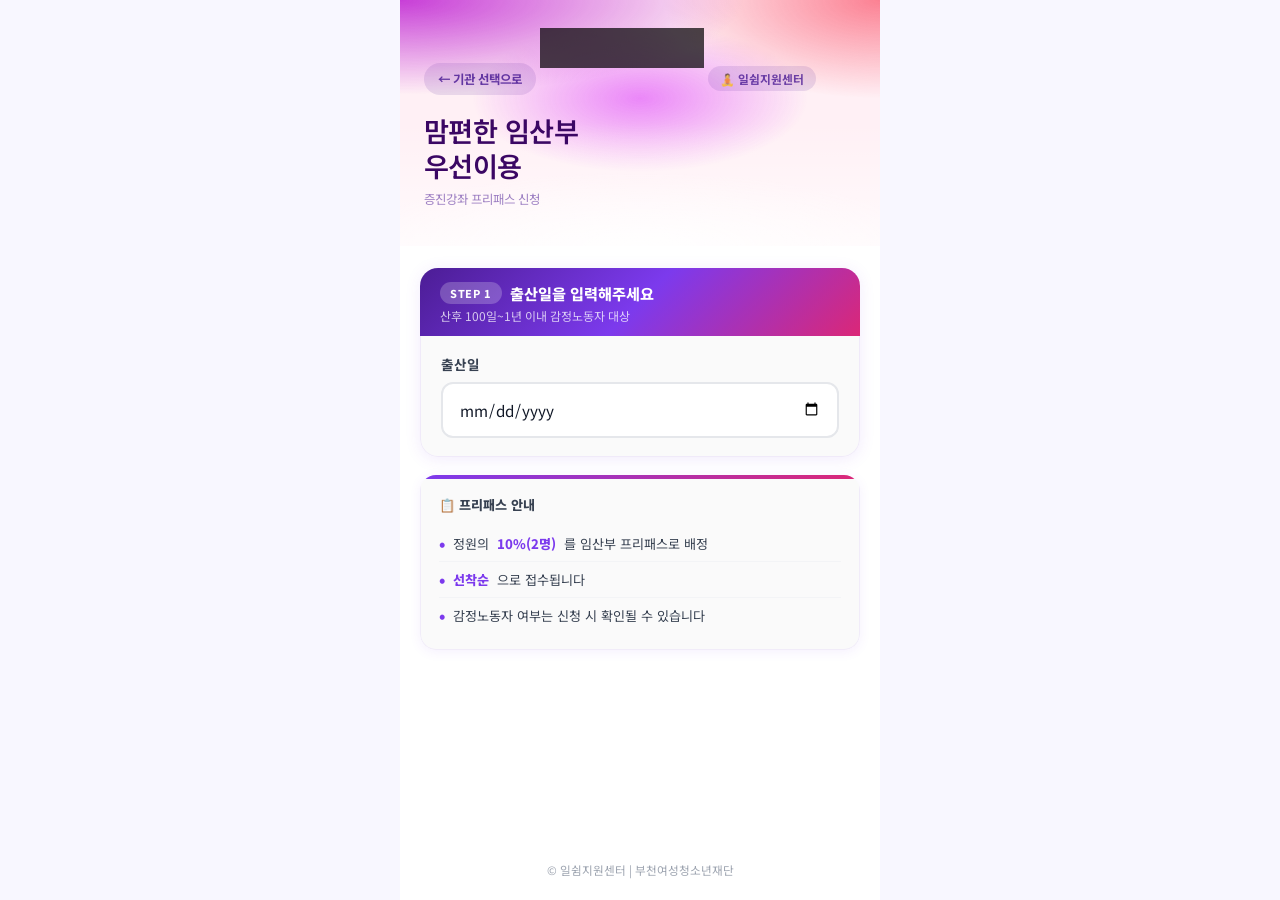
==== ilshim.html @ facc70d0 "Add files via upload" ====
<!DOCTYPE html>
<html lang="ko">
<head>
    <meta charset="UTF-8">
    <meta name="viewport" content="width=device-width, initial-scale=1.0">
    <title>일쉼지원센터 - 맘편한 임산부 우선이용</title>
    <link href="https://fonts.googleapis.com/css2?family=Noto+Sans+KR:wght@300;400;500;700;900&display=swap" rel="stylesheet">
    <style>
        :root {
            --rose:   #F43F5E;
            --violet: #7C3AED;
            --plum:   #4C1D95;
            --ink:    #1E1B2E;
            --white:  #FFFFFF;
            --gray:   #6B7280;
        }
        * { margin:0; padding:0; box-sizing:border-box; }
        body { font-family:'Noto Sans KR',sans-serif; background:#F8F7FF; color:var(--ink); min-height:100vh; }
        .container { max-width:480px; margin:0 auto; min-height:100vh; display:flex; flex-direction:column; background:white; overflow:hidden; }

        /* 헤더 */
        .main-header { position:relative; padding:28px 24px 38px; overflow:hidden; background:#fff0f5; }
        .main-header::before {
            content:''; position:absolute; inset:0;
            background:
                radial-gradient(ellipse 130% 70% at 0%   0%,  #C026D3 0%, transparent 55%),
                radial-gradient(ellipse 90%  80% at 100% 0%,  #FB7185 0%, transparent 50%),
                radial-gradient(ellipse 70%  60% at 50%  40%, #E879F9 0%, transparent 50%),
                radial-gradient(ellipse 100% 50% at 50% 100%, #ffffff 0%, transparent 60%);
            opacity: 0.88;
        }
        .main-header::after {
            content:''; position:absolute; bottom:0; left:0; right:0;
            height:50%; background:linear-gradient(to bottom, transparent, rgba(255,255,255,0.7));
            pointer-events:none;
        }
        .header-inner { position:relative; z-index:2; }
        .back-link {
            display:inline-flex; align-items:center; gap:6px;
            background:rgba(76,29,149,0.12); color:rgba(76,29,149,0.85);
            text-decoration:none; padding:7px 14px; border-radius:20px;
            font-size:0.78rem; font-weight:700; margin-bottom:18px; transition:background .2s;
        }
        .back-link:hover { background:rgba(76,29,149,0.2); }
        .logo-img-header { height:40px; width:auto; filter:brightness(0) saturate(0%); margin-bottom:16px; opacity:0.7; }
        .inst-badge {
            display:inline-block; background:rgba(76,29,149,0.12);
            color:rgba(76,29,149,0.8); border-radius:20px;
            padding:4px 12px; font-size:0.74rem; font-weight:700; margin-bottom:8px;
        }
        .main-header h1 { font-size:1.7rem; font-weight:600; color:#3B0764; line-height:1.3; letter-spacing:-.02em; margin-bottom:6px; }
        .header-sub { font-size:0.78rem; color:rgba(76,29,149,0.55); }

        /* 메인 */
        main { flex:1; padding:22px 20px; background:white; }

        /* STEP 카드 */
        .step-card { border-radius:18px; overflow:hidden; box-shadow:0 2px 16px rgba(124,58,237,.1); margin-bottom:18px; }
        .step-card-top {
            background:linear-gradient(135deg,#4C1D95 0%,#7C3AED 50%,#DB2777 100%);
            padding:14px 20px 12px;
        }
        .step-card-top-row { display:flex; align-items:center; gap:8px; margin-bottom:3px; }
        .step-pill { background:rgba(255,255,255,.22); color:white; font-size:.68rem; font-weight:800; padding:3px 10px; border-radius:20px; letter-spacing:.06em; }
        .step-title { font-size:.95rem; font-weight:800; color:white; }
        .step-desc { font-size:.75rem; color:rgba(255,255,255,.75); }
        .step-card-body { background:#FAFAFA; padding:18px 20px; border:1px solid rgba(124,58,237,.08); border-top:none; border-radius:0 0 18px 18px; }

        .date-label { display:block; font-weight:700; margin-bottom:8px; color:#374151; font-size:.85rem; }
        .date-input {
            width:100%; padding:14px 16px; border:2px solid #E5E7EB;
            border-radius:12px; font-size:.95rem; font-family:'Noto Sans KR',sans-serif;
            color:#111827; background:white; transition:all .3s; cursor:pointer;
        }
        .date-input:focus { outline:none; border-color:var(--violet); box-shadow:0 0 0 3px rgba(124,58,237,.12); }

        .status-msg { margin-top:12px; padding:12px 16px; border-radius:12px; font-size:.85rem; font-weight:700; text-align:center; }
        .status-msg.ok { background:#ECFDF5; color:#059669; }
        .status-msg.ng { background:#FFF1F2; color:#E11D48; }

        /* 안내 섹션 */
        .info-section { border-radius:16px; overflow:hidden; box-shadow:0 2px 12px rgba(124,58,237,.08); margin-bottom:18px; }
        .info-bar { height:4px; background:linear-gradient(90deg,#7C3AED,#DB2777); }
        .info-body { background:#FAFAFA; padding:16px 18px; border:1px solid rgba(124,58,237,.07); border-top:none; border-radius:0 0 16px 16px; }
        .info-body h3 { font-size:.82rem; font-weight:800; color:#374151; margin-bottom:12px; }
        .info-list { list-style:none; }
        .info-list li { padding:8px 0; border-bottom:1px solid #F3F4F6; font-size:.82rem; color:#374151; display:flex; align-items:flex-start; gap:8px; }
        .info-list li:last-child { border-bottom:none; }
        .info-list li::before { content:'•'; color:var(--violet); font-weight:900; font-size:1rem; line-height:1.2; flex-shrink:0; }
        .info-list strong { color:var(--violet); font-weight:800; }

        /* 프로그램 */
        .prog-section-title { font-size:.75rem; font-weight:700; color:var(--gray); letter-spacing:.08em; text-transform:uppercase; margin-bottom:12px; }
        .prog-card { border-radius:16px; overflow:hidden; box-shadow:0 2px 12px rgba(124,58,237,.09); margin-bottom:12px; transition:transform .2s, box-shadow .2s; cursor:pointer; }
        .prog-card:hover { transform:translateY(-2px); box-shadow:0 8px 24px rgba(124,58,237,.16); }
        .prog-card-bar { height:5px; background:linear-gradient(90deg,#7C3AED,#DB2777); }
        .prog-card-body { background:#FAFAFA; padding:16px 18px; border:1px solid rgba(124,58,237,.07); border-top:none; border-radius:0 0 16px 16px; }
        .prog-card-header { display:flex; justify-content:space-between; align-items:center; margin-bottom:8px; }
        .prog-num { background:linear-gradient(135deg,#7C3AED,#DB2777); color:white; width:26px; height:26px; border-radius:50%; display:flex; align-items:center; justify-content:center; font-size:.8rem; font-weight:800; flex-shrink:0; }
        .prog-status-ok { background:#ECFDF5; color:#059669; font-size:.72rem; font-weight:700; padding:3px 10px; border-radius:20px; }
        .prog-status-ng { background:#F3F4F6; color:#9CA3AF; font-size:.72rem; font-weight:700; padding:3px 10px; border-radius:20px; }
        .prog-name { font-size:.95rem; font-weight:800; color:#111827; margin-bottom:6px; }
        .prog-chips { display:flex; flex-wrap:wrap; gap:6px; }
        .chip { background:#F5F3FF; border:1px solid #DDD6FE; color:#5B21B6; font-size:.72rem; font-weight:600; padding:3px 10px; border-radius:20px; }

        /* 모달 */
        .modal { position:fixed; inset:0; background:rgba(30,27,46,.55); display:flex; align-items:flex-end; justify-content:center; z-index:1000; padding:0 0 0; backdrop-filter:blur(4px); }
        .modal.hidden { display:none; }
        .modal-sheet { background:white; border-radius:24px 24px 0 0; padding:28px 24px 40px; width:100%; max-width:480px; max-height:85vh; overflow-y:auto; position:relative; box-shadow:0 -8px 40px rgba(30,27,46,.25); }
        .modal-handle { width:40px; height:4px; background:#E5E7EB; border-radius:2px; margin:0 auto 20px; }
        .close-btn { position:absolute; top:20px; right:20px; background:#F3F4F6; border:none; width:34px; height:34px; border-radius:50%; font-size:1.1rem; cursor:pointer; display:flex; align-items:center; justify-content:center; color:#6B7280; }
        .close-btn:hover { background:#E5E7EB; }

        .detail-num { background:linear-gradient(135deg,#7C3AED,#DB2777); color:white; width:32px; height:32px; border-radius:50%; display:flex; align-items:center; justify-content:center; font-size:.9rem; font-weight:800; margin-bottom:12px; }
        .detail-title { font-size:1.15rem; font-weight:900; color:#111827; margin-bottom:6px; line-height:1.3; }
        .detail-desc { font-size:.82rem; color:var(--gray); margin-bottom:18px; line-height:1.6; }
        .detail-info-grid { display:grid; gap:8px; margin-bottom:18px; }
        .detail-row { background:linear-gradient(135deg,#F5F3FF,#FCE7F3); padding:12px 14px; border-radius:12px; }
        .detail-row-label { font-size:.72rem; color:var(--gray); margin-bottom:3px; font-weight:600; }
        .detail-row-val { font-size:.88rem; font-weight:700; color:#111827; }
        .detail-row-val.accent { color:var(--violet); }

        .freepass-box { background:linear-gradient(135deg,#4C1D95,#7C3AED,#DB2777); border-radius:14px; padding:16px; text-align:center; margin-bottom:16px; }
        .freepass-label { font-size:.78rem; color:rgba(255,255,255,.8); margin-bottom:4px; }
        .freepass-val { font-size:1.1rem; font-weight:800; color:white; }
        .apply-btn { display:block; width:100%; padding:14px; background:linear-gradient(135deg,#7C3AED 0%,#DB2777 100%); color:white; text-align:center; text-decoration:none; border-radius:14px; font-weight:800; font-size:.92rem; font-family:'Noto Sans KR',sans-serif; transition:all .3s; box-shadow:0 4px 14px rgba(124,58,237,.25); }
        .apply-btn:hover { box-shadow:0 8px 24px rgba(124,58,237,.4); transform:translateY(-1px); }
        .notice-box { background:#FFF1F2; color:#E11D48; padding:14px; border-radius:12px; font-size:.85rem; text-align:center; font-weight:700; }

        .hidden { display:none; }
        footer { padding:16px 20px 22px; text-align:center; background:white; }
        footer p { font-size:.73rem; color:#9CA3AF; }
    </style>
</head>
<body>
<div class="container">
    <header class="main-header">
        <div class="header-inner">
            <a href="index.html" class="back-link">← 기관 선택으로</a>
            <img src="logo.png" alt="부천여성청소년재단" class="logo-img-header">
            <div class="inst-badge">🧘 일쉼지원센터</div>
            <h1>맘편한 임산부<br>우선이용</h1>
            <p class="header-sub">증진강좌 프리패스 신청</p>
        </div>
    </header>

    <main>
        <!-- STEP 1 -->
        <div class="step-card">
            <div class="step-card-top">
                <div class="step-card-top-row">
                    <span class="step-pill">STEP 1</span>
                    <span class="step-title">출산일을 입력해주세요</span>
                </div>
                <div class="step-desc">산후 100일~1년 이내 감정노동자 대상</div>
            </div>
            <div class="step-card-body">
                <label class="date-label">출산일</label>
                <input type="date" id="birthDate" class="date-input">
                <div id="calculated-info" class="hidden">
                    <div class="status-msg" id="statusMessage"></div>
                </div>
            </div>
        </div>

        <!-- 프로그램 목록 -->
        <div id="program-buttons" class="hidden">
            <p class="prog-section-title">참여 가능한 프로그램</p>
            <div id="buttonsContainer"></div>
        </div>

        <!-- 안내 -->
        <div class="info-section">
            <div class="info-bar"></div>
            <div class="info-body">
                <h3>📋 프리패스 안내</h3>
                <ul class="info-list">
                    <li>정원의 <strong>10%(2명)</strong>를 임산부 프리패스로 배정</li>
                    <li><strong>선착순</strong>으로 접수됩니다</li>
                    <li>감정노동자 여부는 신청 시 확인될 수 있습니다</li>
                </ul>
            </div>
        </div>
    </main>

    <footer><p>© 일쉼지원센터 | 부천여성청소년재단</p></footer>
</div>

<!-- 모달 -->
<div id="detail-modal" class="modal hidden">
    <div class="modal-sheet">
        <div class="modal-handle"></div>
        <button class="close-btn" onclick="closeModal()">✕</button>
        <div id="modal-body"></div>
    </div>
</div>

<script src="ilshim-data.js"></script>
<script>
    document.addEventListener('DOMContentLoaded', function() {
        const dateInput = document.getElementById('birthDate');
        if (dateInput) {
            dateInput.addEventListener('change', calculateAndShowPrograms);
            dateInput.setAttribute('max', new Date().toISOString().split('T')[0]);
        }
        const modal = document.getElementById('detail-modal');
        if (modal) modal.addEventListener('click', function(e) { if (e.target === this) closeModal(); });
    });

    function calculateAndShowPrograms() {
        const birthDateInput = document.getElementById('birthDate');
        const birthDate = new Date(birthDateInput.value);
        const today = new Date();
        if (!birthDateInput.value) return;
        const diffDays = Math.ceil(Math.abs(today - birthDate) / 86400000);

        const statusDiv = document.getElementById('calculated-info');
        const statusMessage = document.getElementById('statusMessage');
        const buttonsDiv = document.getElementById('program-buttons');
        const buttonsContainer = document.getElementById('buttonsContainer');

        statusDiv.classList.remove('hidden');

        let isEligible = false;
        if (diffDays < 100) {
            const remaining = 100 - diffDays;
            statusMessage.textContent = `⚠️ ${remaining}일 후 신청 가능 (산후 100일부터)`;
            statusMessage.className = 'status-msg ng';
        } else if (diffDays > 365) {
            statusMessage.textContent = `⚠️ 신청 기간이 지났습니다 (산후 1년 이내)`;
            statusMessage.className = 'status-msg ng';
        } else {
            statusMessage.textContent = `✓ 참여 가능합니다`;
            statusMessage.className = 'status-msg ok';
            isEligible = true;
        }

        buttonsDiv.classList.remove('hidden');
        buttonsContainer.innerHTML = '';

        programs.forEach((program, index) => {
            const canApply = isEligible && diffDays >= program.minDays && diffDays <= program.maxDays;
            const btn = createProgramButton(program, index + 1, canApply, diffDays);
            buttonsContainer.appendChild(btn);
        });

        window.userStatus = { birthDate: birthDateInput.value, elapsedDays: diffDays, isEligible };
    }

    function createProgramButton(program, number, canApply, userDays) {
        const card = document.createElement('div');
        card.className = 'prog-card';
        card.onclick = () => showDetail(program, number, canApply, userDays);
        card.innerHTML = `
            <div class="prog-card-bar"></div>
            <div class="prog-card-body">
                <div class="prog-card-header">
                    <span class="prog-num">${number}</span>
                    <span class="${canApply ? 'prog-status-ok' : 'prog-status-ng'}">${canApply ? '신청 가능' : '조건 미충족'}</span>
                </div>
                <div class="prog-name">${program.name}${program.part ? ' ' + program.part : ''}</div>
                <div class="prog-chips">
                    <span class="chip">📅 ${program.schedule.days}</span>
                    <span class="chip">⏰ ${program.schedule.time}</span>
                </div>
            </div>
        `;
        if (!canApply) card.style.opacity = '0.6';
        return card;
    }

    function showDetail(program, number, canApply, userDays) {
        const modal = document.getElementById('detail-modal');
        const modalBody = document.getElementById('modal-body');
        const timeDisplay = program.schedule.time !== '시간 미정' ? program.schedule.time : '시간 추후공지';

        let actionSection;
        if (canApply) {
            actionSection = `
                <div class="freepass-box">
                    <div class="freepass-label">임산부 프리패스 정원</div>
                    <div class="freepass-val">정원의 ${program.freePass.ratio} (${program.freePass.count}명)</div>
                </div>
                <a href="${program.link}" target="_blank" class="apply-btn">프리패스 신청하러 가기 →</a>
            `;
        } else {
            let noticeText = userDays < program.minDays
                ? `신청 가능까지 ${program.minDays - userDays}일 남았습니다`
                : `신청 가능 기간이 지났습니다`;
            actionSection = `<div class="notice-box">${noticeText}</div>`;
        }

        modalBody.innerHTML = `
            <div class="detail-num">${number}</div>
            <div class="detail-title">${program.name}${program.part ? ' ' + program.part : ''}</div>
            <div class="detail-desc">${program.description}</div>
            <div class="detail-info-grid">
                <div class="detail-row"><div class="detail-row-label">📅 운영기간</div><div class="detail-row-val">${program.schedule.period}</div></div>
                <div class="detail-row"><div class="detail-row-label">⏰ 시간</div><div class="detail-row-val">${timeDisplay}</div></div>
                <div class="detail-row"><div class="detail-row-label">📍 요일</div><div class="detail-row-val">${program.schedule.days}</div></div>
                <div class="detail-row"><div class="detail-row-label">👤 대상</div><div class="detail-row-val accent">${program.target}</div></div>
                <div class="detail-row"><div class="detail-row-label">📝 신청방법</div><div class="detail-row-val">${program.application.method}</div></div>
            </div>
            ${actionSection}
        `;

        modal.classList.remove('hidden');
        document.body.style.overflow = 'hidden';
    }

    function closeModal() {
        document.getElementById('detail-modal').classList.add('hidden');
        document.body.style.overflow = 'auto';
    }
</script>
</body>
</html>
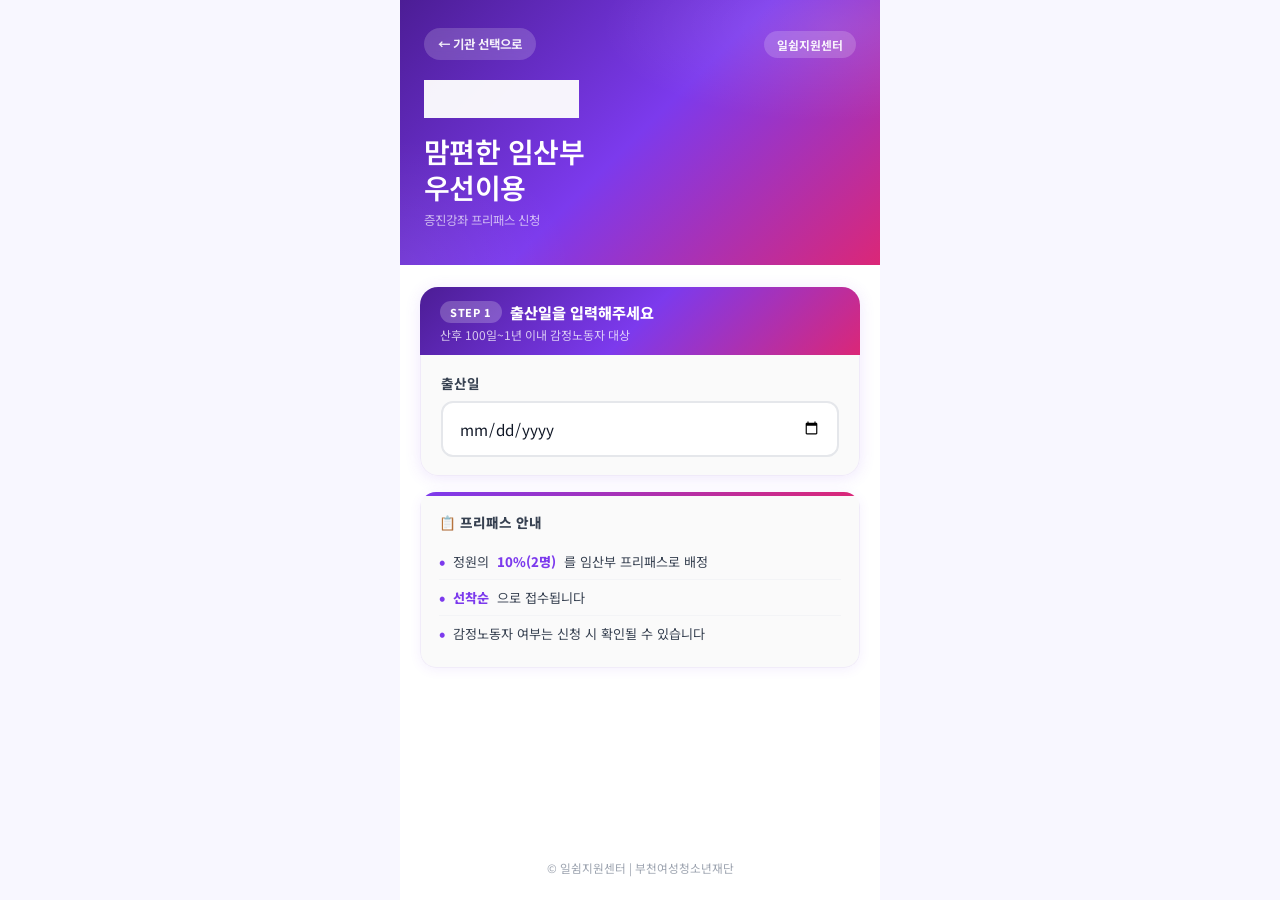
==== commit ea7979e1: "Add files via upload" ====
--- a/ilshim.html
+++ b/ilshim.html
@@ -7,7 +7,6 @@
     <link href="https://fonts.googleapis.com/css2?family=Noto+Sans+KR:wght@300;400;500;700;900&display=swap" rel="stylesheet">
     <style>
         :root {
-            --rose:   #F43F5E;
             --violet: #7C3AED;
             --plum:   #4C1D95;
             --ink:    #1E1B2E;
@@ -18,50 +17,61 @@
         body { font-family:'Noto Sans KR',sans-serif; background:#F8F7FF; color:var(--ink); min-height:100vh; }
         .container { max-width:480px; margin:0 auto; min-height:100vh; display:flex; flex-direction:column; background:white; overflow:hidden; }
 
-        /* 헤더 */
-        .main-header { position:relative; padding:28px 24px 38px; overflow:hidden; background:#fff0f5; }
+        /* ── 헤더: STEP1 카드와 동일한 그라데이션 ── */
+        .main-header {
+            position:relative; padding:28px 24px 36px;
+            overflow:hidden;
+            background: linear-gradient(135deg,#4C1D95 0%,#7C3AED 50%,#DB2777 100%);
+        }
+        /* 헤더 내부 미묘한 글로우 */
         .main-header::before {
             content:''; position:absolute; inset:0;
             background:
-                radial-gradient(ellipse 130% 70% at 0%   0%,  #C026D3 0%, transparent 55%),
-                radial-gradient(ellipse 90%  80% at 100% 0%,  #FB7185 0%, transparent 50%),
-                radial-gradient(ellipse 70%  60% at 50%  40%, #E879F9 0%, transparent 50%),
-                radial-gradient(ellipse 100% 50% at 50% 100%, #ffffff 0%, transparent 60%);
-            opacity: 0.88;
-        }
-        .main-header::after {
-            content:''; position:absolute; bottom:0; left:0; right:0;
-            height:50%; background:linear-gradient(to bottom, transparent, rgba(255,255,255,0.7));
+                radial-gradient(ellipse 80% 60% at 90% 10%, rgba(255,255,255,0.12) 0%, transparent 60%),
+                radial-gradient(ellipse 60% 80% at 0% 100%, rgba(255,255,255,0.06) 0%, transparent 60%);
             pointer-events:none;
         }
         .header-inner { position:relative; z-index:2; }
+
+        .header-top-row { display:flex; justify-content:space-between; align-items:center; margin-bottom:20px; }
         .back-link {
-            display:inline-flex; align-items:center; gap:6px;
-            background:rgba(76,29,149,0.12); color:rgba(76,29,149,0.85);
+            display:inline-flex; align-items:center; gap:5px;
+            background:rgba(255,255,255,0.18); color:rgba(255,255,255,0.92);
             text-decoration:none; padding:7px 14px; border-radius:20px;
-            font-size:0.78rem; font-weight:700; margin-bottom:18px; transition:background .2s;
-        }
-        .back-link:hover { background:rgba(76,29,149,0.2); }
-        .logo-img-header { height:40px; width:auto; filter:brightness(0) saturate(0%); margin-bottom:16px; opacity:0.7; }
+            font-size:0.78rem; font-weight:700; transition:background .2s;
+            backdrop-filter:blur(4px);
+        }
+        .back-link:hover { background:rgba(255,255,255,0.28); }
         .inst-badge {
-            display:inline-block; background:rgba(76,29,149,0.12);
-            color:rgba(76,29,149,0.8); border-radius:20px;
-            padding:4px 12px; font-size:0.74rem; font-weight:700; margin-bottom:8px;
-        }
-        .main-header h1 { font-size:1.7rem; font-weight:600; color:#3B0764; line-height:1.3; letter-spacing:-.02em; margin-bottom:6px; }
-        .header-sub { font-size:0.78rem; color:rgba(76,29,149,0.55); }
-
-        /* 메인 */
-        main { flex:1; padding:22px 20px; background:white; }
-
-        /* STEP 카드 */
-        .step-card { border-radius:18px; overflow:hidden; box-shadow:0 2px 16px rgba(124,58,237,.1); margin-bottom:18px; }
+            background:rgba(255,255,255,0.18); color:rgba(255,255,255,0.92);
+            border-radius:20px; padding:5px 13px; font-size:0.74rem; font-weight:700;
+            backdrop-filter:blur(4px);
+        }
+
+        /* 로고: 흰색으로 invert */
+        .logo-img-header {
+            height:38px; width:auto; display:block;
+            margin-bottom:16px; opacity:0.95;
+            filter: brightness(0) invert(1);
+        }
+
+        .main-header h1 {
+            font-size:1.75rem; font-weight:600; color:white;
+            line-height:1.28; letter-spacing:-.02em; margin-bottom:5px;
+        }
+        .header-sub { font-size:0.78rem; color:rgba(255,255,255,0.65); }
+
+        /* ── 메인 ── */
+        main { flex:1; padding:22px 20px 28px; background:white; display:flex; flex-direction:column; gap:16px; }
+
+        /* ── STEP 카드 ── */
+        .step-card { border-radius:18px; overflow:hidden; box-shadow:0 2px 16px rgba(124,58,237,.12); }
         .step-card-top {
             background:linear-gradient(135deg,#4C1D95 0%,#7C3AED 50%,#DB2777 100%);
             padding:14px 20px 12px;
         }
-        .step-card-top-row { display:flex; align-items:center; gap:8px; margin-bottom:3px; }
-        .step-pill { background:rgba(255,255,255,.22); color:white; font-size:.68rem; font-weight:800; padding:3px 10px; border-radius:20px; letter-spacing:.06em; }
+        .step-top-row { display:flex; align-items:center; gap:8px; margin-bottom:3px; }
+        .step-pill { background:rgba(255,255,255,.22); color:white; font-size:.68rem; font-weight:800; padding:3px 10px; border-radius:20px; letter-spacing:.06em; flex-shrink:0; }
         .step-title { font-size:.95rem; font-weight:800; color:white; }
         .step-desc { font-size:.75rem; color:rgba(255,255,255,.75); }
         .step-card-body { background:#FAFAFA; padding:18px 20px; border:1px solid rgba(124,58,237,.08); border-top:none; border-radius:0 0 18px 18px; }
@@ -78,57 +88,88 @@
         .status-msg.ok { background:#ECFDF5; color:#059669; }
         .status-msg.ng { background:#FFF1F2; color:#E11D48; }
 
-        /* 안내 섹션 */
-        .info-section { border-radius:16px; overflow:hidden; box-shadow:0 2px 12px rgba(124,58,237,.08); margin-bottom:18px; }
+        /* ── 프로그램 섹션 ── */
+        .prog-section { display:none; flex-direction:column; gap:0; }
+        .prog-section.visible { display:flex; }
+        .prog-section-title { font-size:.75rem; font-weight:700; color:var(--gray); letter-spacing:.08em; text-transform:uppercase; margin-bottom:12px; }
+
+        .prog-card {
+            border-radius:16px; overflow:hidden;
+            box-shadow:0 2px 12px rgba(124,58,237,.09);
+            margin-bottom:12px; cursor:pointer;
+            transition:transform .2s, box-shadow .2s;
+            border:none; background:none; width:100%; text-align:left;
+            font-family:'Noto Sans KR',sans-serif; display:block;
+        }
+        .prog-card:hover { transform:translateY(-2px); box-shadow:0 8px 24px rgba(124,58,237,.18); }
+        .prog-card.dimmed { opacity:0.55; }
+        .prog-card-bar { height:5px; background:linear-gradient(90deg,#7C3AED,#DB2777); }
+        .prog-card-body {
+            background:#FAFAFA; padding:16px 18px;
+            border:1px solid rgba(124,58,237,.08); border-top:none; border-radius:0 0 16px 16px;
+        }
+        .prog-card-header { display:flex; justify-content:space-between; align-items:center; margin-bottom:10px; }
+        .prog-num {
+            background:linear-gradient(135deg,#7C3AED,#DB2777); color:white;
+            width:26px; height:26px; border-radius:50%;
+            display:flex; align-items:center; justify-content:center;
+            font-size:.8rem; font-weight:800; flex-shrink:0;
+        }
+        .prog-status-ok { background:#ECFDF5; color:#059669; font-size:.72rem; font-weight:700; padding:3px 10px; border-radius:20px; }
+        .prog-status-ng { background:#F3F4F6; color:#9CA3AF; font-size:.72rem; font-weight:700; padding:3px 10px; border-radius:20px; }
+        .prog-name { font-size:.97rem; font-weight:800; color:#111827; margin-bottom:8px; line-height:1.3; }
+        .prog-chips { display:flex; flex-wrap:wrap; gap:6px; }
+        .chip { background:#F5F3FF; border:1px solid #DDD6FE; color:#5B21B6; font-size:.72rem; font-weight:600; padding:3px 10px; border-radius:20px; }
+
+        /* ── 안내 카드 ── */
+        .info-section { border-radius:16px; overflow:hidden; box-shadow:0 2px 12px rgba(124,58,237,.08); }
         .info-bar { height:4px; background:linear-gradient(90deg,#7C3AED,#DB2777); }
         .info-body { background:#FAFAFA; padding:16px 18px; border:1px solid rgba(124,58,237,.07); border-top:none; border-radius:0 0 16px 16px; }
-        .info-body h3 { font-size:.82rem; font-weight:800; color:#374151; margin-bottom:12px; }
+        .info-body h3 { font-size:.85rem; font-weight:800; color:#374151; margin-bottom:12px; }
         .info-list { list-style:none; }
         .info-list li { padding:8px 0; border-bottom:1px solid #F3F4F6; font-size:.82rem; color:#374151; display:flex; align-items:flex-start; gap:8px; }
         .info-list li:last-child { border-bottom:none; }
         .info-list li::before { content:'•'; color:var(--violet); font-weight:900; font-size:1rem; line-height:1.2; flex-shrink:0; }
         .info-list strong { color:var(--violet); font-weight:800; }
 
-        /* 프로그램 */
-        .prog-section-title { font-size:.75rem; font-weight:700; color:var(--gray); letter-spacing:.08em; text-transform:uppercase; margin-bottom:12px; }
-        .prog-card { border-radius:16px; overflow:hidden; box-shadow:0 2px 12px rgba(124,58,237,.09); margin-bottom:12px; transition:transform .2s, box-shadow .2s; cursor:pointer; }
-        .prog-card:hover { transform:translateY(-2px); box-shadow:0 8px 24px rgba(124,58,237,.16); }
-        .prog-card-bar { height:5px; background:linear-gradient(90deg,#7C3AED,#DB2777); }
-        .prog-card-body { background:#FAFAFA; padding:16px 18px; border:1px solid rgba(124,58,237,.07); border-top:none; border-radius:0 0 16px 16px; }
-        .prog-card-header { display:flex; justify-content:space-between; align-items:center; margin-bottom:8px; }
-        .prog-num { background:linear-gradient(135deg,#7C3AED,#DB2777); color:white; width:26px; height:26px; border-radius:50%; display:flex; align-items:center; justify-content:center; font-size:.8rem; font-weight:800; flex-shrink:0; }
-        .prog-status-ok { background:#ECFDF5; color:#059669; font-size:.72rem; font-weight:700; padding:3px 10px; border-radius:20px; }
-        .prog-status-ng { background:#F3F4F6; color:#9CA3AF; font-size:.72rem; font-weight:700; padding:3px 10px; border-radius:20px; }
-        .prog-name { font-size:.95rem; font-weight:800; color:#111827; margin-bottom:6px; }
-        .prog-chips { display:flex; flex-wrap:wrap; gap:6px; }
-        .chip { background:#F5F3FF; border:1px solid #DDD6FE; color:#5B21B6; font-size:.72rem; font-weight:600; padding:3px 10px; border-radius:20px; }
-
-        /* 모달 */
-        .modal { position:fixed; inset:0; background:rgba(30,27,46,.55); display:flex; align-items:flex-end; justify-content:center; z-index:1000; padding:0 0 0; backdrop-filter:blur(4px); }
+        /* ── 모달 ── */
+        .modal { position:fixed; inset:0; background:rgba(30,27,46,.5); display:flex; align-items:flex-end; justify-content:center; z-index:1000; backdrop-filter:blur(3px); }
         .modal.hidden { display:none; }
-        .modal-sheet { background:white; border-radius:24px 24px 0 0; padding:28px 24px 40px; width:100%; max-width:480px; max-height:85vh; overflow-y:auto; position:relative; box-shadow:0 -8px 40px rgba(30,27,46,.25); }
+        .modal-sheet {
+            background:white; border-radius:24px 24px 0 0; padding:24px 24px 44px;
+            width:100%; max-width:480px; max-height:88vh; overflow-y:auto;
+            position:relative; box-shadow:0 -8px 40px rgba(30,27,46,.2);
+        }
         .modal-handle { width:40px; height:4px; background:#E5E7EB; border-radius:2px; margin:0 auto 20px; }
-        .close-btn { position:absolute; top:20px; right:20px; background:#F3F4F6; border:none; width:34px; height:34px; border-radius:50%; font-size:1.1rem; cursor:pointer; display:flex; align-items:center; justify-content:center; color:#6B7280; }
+        .close-btn {
+            position:absolute; top:18px; right:18px; background:#F3F4F6; border:none;
+            width:34px; height:34px; border-radius:50%; font-size:1rem; cursor:pointer;
+            display:flex; align-items:center; justify-content:center; color:#6B7280;
+        }
         .close-btn:hover { background:#E5E7EB; }
-
         .detail-num { background:linear-gradient(135deg,#7C3AED,#DB2777); color:white; width:32px; height:32px; border-radius:50%; display:flex; align-items:center; justify-content:center; font-size:.9rem; font-weight:800; margin-bottom:12px; }
-        .detail-title { font-size:1.15rem; font-weight:900; color:#111827; margin-bottom:6px; line-height:1.3; }
+        .detail-title { font-size:1.15rem; font-weight:900; color:#111827; margin-bottom:5px; line-height:1.3; }
         .detail-desc { font-size:.82rem; color:var(--gray); margin-bottom:18px; line-height:1.6; }
-        .detail-info-grid { display:grid; gap:8px; margin-bottom:18px; }
+        .detail-grid { display:grid; gap:8px; margin-bottom:18px; }
         .detail-row { background:linear-gradient(135deg,#F5F3FF,#FCE7F3); padding:12px 14px; border-radius:12px; }
-        .detail-row-label { font-size:.72rem; color:var(--gray); margin-bottom:3px; font-weight:600; }
+        .detail-row-label { font-size:.7rem; color:var(--gray); margin-bottom:3px; font-weight:600; }
         .detail-row-val { font-size:.88rem; font-weight:700; color:#111827; }
         .detail-row-val.accent { color:var(--violet); }
-
         .freepass-box { background:linear-gradient(135deg,#4C1D95,#7C3AED,#DB2777); border-radius:14px; padding:16px; text-align:center; margin-bottom:16px; }
         .freepass-label { font-size:.78rem; color:rgba(255,255,255,.8); margin-bottom:4px; }
         .freepass-val { font-size:1.1rem; font-weight:800; color:white; }
-        .apply-btn { display:block; width:100%; padding:14px; background:linear-gradient(135deg,#7C3AED 0%,#DB2777 100%); color:white; text-align:center; text-decoration:none; border-radius:14px; font-weight:800; font-size:.92rem; font-family:'Noto Sans KR',sans-serif; transition:all .3s; box-shadow:0 4px 14px rgba(124,58,237,.25); }
+        .apply-btn {
+            display:block; width:100%; padding:14px;
+            background:linear-gradient(135deg,#7C3AED 0%,#DB2777 100%);
+            color:white; text-align:center; text-decoration:none;
+            border-radius:14px; font-weight:800; font-size:.92rem;
+            font-family:'Noto Sans KR',sans-serif; transition:all .3s;
+            box-shadow:0 4px 14px rgba(124,58,237,.25);
+        }
         .apply-btn:hover { box-shadow:0 8px 24px rgba(124,58,237,.4); transform:translateY(-1px); }
         .notice-box { background:#FFF1F2; color:#E11D48; padding:14px; border-radius:12px; font-size:.85rem; text-align:center; font-weight:700; }
 
-        .hidden { display:none; }
-        footer { padding:16px 20px 22px; text-align:center; background:white; }
+        footer { padding:16px 20px 24px; text-align:center; background:white; }
         footer p { font-size:.73rem; color:#9CA3AF; }
     </style>
 </head>
@@ -136,9 +177,12 @@
 <div class="container">
     <header class="main-header">
         <div class="header-inner">
-            <a href="index.html" class="back-link">← 기관 선택으로</a>
-            <img src="logo.png" alt="부천여성청소년재단" class="logo-img-header">
-            <div class="inst-badge">🧘 일쉼지원센터</div>
+            <div class="header-top-row">
+                <a href="index.html" class="back-link">← 기관 선택으로</a>
+                <span class="inst-badge">일쉼지원센터</span>
+            </div>
+            <!-- 로고 base64 인라인 임베드 -->
+            <img src="[data-uri]" alt="부천여성청소년재단" class="logo-img-header">
             <h1>맘편한 임산부<br>우선이용</h1>
             <p class="header-sub">증진강좌 프리패스 신청</p>
         </div>
@@ -148,7 +192,7 @@
         <!-- STEP 1 -->
         <div class="step-card">
             <div class="step-card-top">
-                <div class="step-card-top-row">
+                <div class="step-top-row">
                     <span class="step-pill">STEP 1</span>
                     <span class="step-title">출산일을 입력해주세요</span>
                 </div>
@@ -156,20 +200,20 @@
             </div>
             <div class="step-card-body">
                 <label class="date-label">출산일</label>
-                <input type="date" id="birthDate" class="date-input">
-                <div id="calculated-info" class="hidden">
+                <input type="date" id="birthDate" class="date-input" onchange="onDateChange()">
+                <div id="statusWrap" style="display:none;">
                     <div class="status-msg" id="statusMessage"></div>
                 </div>
             </div>
         </div>
 
         <!-- 프로그램 목록 -->
-        <div id="program-buttons" class="hidden">
+        <div class="prog-section" id="programSection">
             <p class="prog-section-title">참여 가능한 프로그램</p>
-            <div id="buttonsContainer"></div>
+            <div id="programList"></div>
         </div>
 
-        <!-- 안내 -->
+        <!-- 프리패스 안내 -->
         <div class="info-section">
             <div class="info-bar"></div>
             <div class="info-body">
@@ -186,8 +230,8 @@
     <footer><p>© 일쉼지원센터 | 부천여성청소년재단</p></footer>
 </div>
 
-<!-- 모달 -->
-<div id="detail-modal" class="modal hidden">
+<!-- 하단 모달 -->
+<div id="detail-modal" class="modal hidden" onclick="if(event.target===this)closeModal()">
     <div class="modal-sheet">
         <div class="modal-handle"></div>
         <button class="close-btn" onclick="closeModal()">✕</button>
@@ -195,123 +239,163 @@
     </div>
 </div>
 
-<script src="ilshim-data.js"></script>
 <script>
-    document.addEventListener('DOMContentLoaded', function() {
-        const dateInput = document.getElementById('birthDate');
-        if (dateInput) {
-            dateInput.addEventListener('change', calculateAndShowPrograms);
-            dateInput.setAttribute('max', new Date().toISOString().split('T')[0]);
-        }
-        const modal = document.getElementById('detail-modal');
-        if (modal) modal.addEventListener('click', function(e) { if (e.target === this) closeModal(); });
+// ── 데이터: ilshim-data.js 인라인 대신 직접 embed ──
+const programs = [
+    {
+        id:1, institution:"부천시일쉼지원센터", category:"증진강좌",
+        name:"SNPE 바른자세 척추운동", part:"1부",
+        target:"산후 100일~1년 이내 감정노동자", targetType:"postpartum", minDays:100, maxDays:365,
+        schedule:{ days:"매주 수요일", time:"18:50-19:40", period:"5월~8월" },
+        freePass:{ ratio:"10%", count:2, totalCapacity:20 },
+        application:{ method:"선착순", period:"추후공지" },
+        link:"https://www.bcilshim.or.kr/main/site/edusatRequest/edusat.do?proc_type=view&edu_idx=112",
+        description:"SNPE 바른자세척추운동 1부 (최고운 강사)"
+    },
+    {
+        id:2, institution:"부천시일쉼지원센터", category:"증진강좌",
+        name:"SNPE 바른자세 척추운동", part:"2부",
+        target:"산후 100일~1년 이내 감정노동자", targetType:"postpartum", minDays:100, maxDays:365,
+        schedule:{ days:"매주 수요일", time:"19:50-20:40", period:"5월~8월" },
+        freePass:{ ratio:"10%", count:2, totalCapacity:20 },
+        application:{ method:"선착순", period:"추후공지" },
+        link:"https://www.bcilshim.or.kr/main/site/edusatRequest/edusat.do?proc_type=view&edu_idx=113",
+        description:"SNPE 바른자세척추운동 2부 (최고운 강사)"
+    },
+    {
+        id:3, institution:"부천시일쉼지원센터", category:"증진강좌",
+        name:"아사나를 통한 교정 및 통증 완화", part:null,
+        target:"산후 100일~1년 이내 감정노동자", targetType:"postpartum", minDays:100, maxDays:365,
+        schedule:{ days:"매주 목요일", time:"18:50-20:10", period:"5월~8월" },
+        freePass:{ ratio:"10%", count:2, totalCapacity:20 },
+        application:{ method:"선착순", period:"추후공지" },
+        link:"https://www.bcilshim.or.kr/main/site/edusatRequest/edusat.do?proc_type=view&edu_idx=114",
+        description:"아사나를 통한 교정 및 통증완화"
+    },
+    {
+        id:4, institution:"부천시일쉼지원센터", category:"증진강좌",
+        name:"코어&근력강화 소도구 필라테스", part:"1부",
+        target:"산후 100일~1년 이내 감정노동자", targetType:"postpartum", minDays:100, maxDays:365,
+        schedule:{ days:"매주 토요일", time:"9:30-10:20", period:"5월~8월" },
+        freePass:{ ratio:"10%", count:2, totalCapacity:20 },
+        application:{ method:"선착순", period:"추후공지" },
+        link:"https://www.bcilshim.or.kr/main/site/edusatRequest/edusat.do?proc_type=view&edu_idx=115",
+        description:"코어&근력강화 소도구 필라테스 1부"
+    },
+    {
+        id:5, institution:"부천시일쉼지원센터", category:"증진강좌",
+        name:"코어&근력강화 소도구 필라테스", part:"2부",
+        target:"산후 100일~1년 이내 감정노동자", targetType:"postpartum", minDays:100, maxDays:365,
+        schedule:{ days:"매주 토요일", time:"10:30-11:20", period:"5월~8월" },
+        freePass:{ ratio:"10%", count:2, totalCapacity:20 },
+        application:{ method:"선착순", period:"추후공지" },
+        link:"https://www.bcilshim.or.kr/main/site/edusatRequest/edusat.do?proc_type=view&edu_idx=116",
+        description:"코어&근력강화 소도구 필라테스 2부"
+    }
+];
+
+// 날짜 max 설정
+document.getElementById('birthDate').setAttribute('max', new Date().toISOString().split('T')[0]);
+
+function onDateChange() {
+    const val = document.getElementById('birthDate').value;
+    if (!val) return;
+
+    const diffDays = Math.ceil(Math.abs(new Date() - new Date(val)) / 86400000);
+    const statusWrap = document.getElementById('statusWrap');
+    const statusMsg  = document.getElementById('statusMessage');
+
+    statusWrap.style.display = 'block';
+
+    let isEligible = false;
+    if (diffDays < 100) {
+        statusMsg.textContent = '⚠️ ' + (100 - diffDays) + '일 후 신청 가능 (산후 100일부터)';
+        statusMsg.className = 'status-msg ng';
+    } else if (diffDays > 365) {
+        statusMsg.textContent = '⚠️ 신청 기간이 지났습니다 (산후 1년 이내)';
+        statusMsg.className = 'status-msg ng';
+    } else {
+        statusMsg.textContent = '✓ 참여 가능합니다 (산후 ' + diffDays + '일)';
+        statusMsg.className = 'status-msg ok';
+        isEligible = true;
+    }
+
+    renderPrograms(diffDays, isEligible);
+}
+
+function renderPrograms(diffDays, isEligible) {
+    const section = document.getElementById('programSection');
+    const list    = document.getElementById('programList');
+
+    section.classList.add('visible');
+    list.innerHTML = '';
+
+    programs.forEach(function(prog, idx) {
+        const canApply = isEligible && diffDays >= prog.minDays && diffDays <= prog.maxDays;
+        const card = document.createElement('button');
+        card.className = 'prog-card' + (canApply ? '' : ' dimmed');
+        card.type = 'button';
+        card.onclick = function() { openModal(prog, idx + 1, canApply, diffDays); };
+        card.innerHTML =
+            '<div class="prog-card-bar"></div>' +
+            '<div class="prog-card-body">' +
+              '<div class="prog-card-header">' +
+                '<span class="prog-num">' + (idx+1) + '</span>' +
+                '<span class="' + (canApply ? 'prog-status-ok' : 'prog-status-ng') + '">' +
+                  (canApply ? '신청 가능' : '조건 미충족') +
+                '</span>' +
+              '</div>' +
+              '<div class="prog-name">' + prog.name + (prog.part ? ' ' + prog.part : '') + '</div>' +
+              '<div class="prog-chips">' +
+                '<span class="chip">📅 ' + prog.schedule.days + '</span>' +
+                '<span class="chip">⏰ ' + prog.schedule.time + '</span>' +
+                '<span class="chip">🗓 ' + prog.schedule.period + '</span>' +
+              '</div>' +
+            '</div>';
+        list.appendChild(card);
     });
-
-    function calculateAndShowPrograms() {
-        const birthDateInput = document.getElementById('birthDate');
-        const birthDate = new Date(birthDateInput.value);
-        const today = new Date();
-        if (!birthDateInput.value) return;
-        const diffDays = Math.ceil(Math.abs(today - birthDate) / 86400000);
-
-        const statusDiv = document.getElementById('calculated-info');
-        const statusMessage = document.getElementById('statusMessage');
-        const buttonsDiv = document.getElementById('program-buttons');
-        const buttonsContainer = document.getElementById('buttonsContainer');
-
-        statusDiv.classList.remove('hidden');
-
-        let isEligible = false;
-        if (diffDays < 100) {
-            const remaining = 100 - diffDays;
-            statusMessage.textContent = `⚠️ ${remaining}일 후 신청 가능 (산후 100일부터)`;
-            statusMessage.className = 'status-msg ng';
-        } else if (diffDays > 365) {
-            statusMessage.textContent = `⚠️ 신청 기간이 지났습니다 (산후 1년 이내)`;
-            statusMessage.className = 'status-msg ng';
-        } else {
-            statusMessage.textContent = `✓ 참여 가능합니다`;
-            statusMessage.className = 'status-msg ok';
-            isEligible = true;
-        }
-
-        buttonsDiv.classList.remove('hidden');
-        buttonsContainer.innerHTML = '';
-
-        programs.forEach((program, index) => {
-            const canApply = isEligible && diffDays >= program.minDays && diffDays <= program.maxDays;
-            const btn = createProgramButton(program, index + 1, canApply, diffDays);
-            buttonsContainer.appendChild(btn);
-        });
-
-        window.userStatus = { birthDate: birthDateInput.value, elapsedDays: diffDays, isEligible };
+}
+
+function openModal(prog, num, canApply, diffDays) {
+    const body = document.getElementById('modal-body');
+    const time = prog.schedule.time !== '시간 미정' ? prog.schedule.time : '추후공지';
+
+    let actionHtml;
+    if (canApply) {
+        actionHtml =
+            '<div class="freepass-box">' +
+              '<div class="freepass-label">임산부 프리패스 정원</div>' +
+              '<div class="freepass-val">정원의 ' + prog.freePass.ratio + ' (' + prog.freePass.count + '명)</div>' +
+            '</div>' +
+            '<a href="' + prog.link + '" target="_blank" class="apply-btn">프리패스 신청하러 가기 →</a>';
+    } else {
+        const msg = diffDays < prog.minDays
+            ? '신청 가능까지 ' + (prog.minDays - diffDays) + '일 남았습니다'
+            : '신청 가능 기간이 지났습니다';
+        actionHtml = '<div class="notice-box">' + msg + '</div>';
     }
 
-    function createProgramButton(program, number, canApply, userDays) {
-        const card = document.createElement('div');
-        card.className = 'prog-card';
-        card.onclick = () => showDetail(program, number, canApply, userDays);
-        card.innerHTML = `
-            <div class="prog-card-bar"></div>
-            <div class="prog-card-body">
-                <div class="prog-card-header">
-                    <span class="prog-num">${number}</span>
-                    <span class="${canApply ? 'prog-status-ok' : 'prog-status-ng'}">${canApply ? '신청 가능' : '조건 미충족'}</span>
-                </div>
-                <div class="prog-name">${program.name}${program.part ? ' ' + program.part : ''}</div>
-                <div class="prog-chips">
-                    <span class="chip">📅 ${program.schedule.days}</span>
-                    <span class="chip">⏰ ${program.schedule.time}</span>
-                </div>
-            </div>
-        `;
-        if (!canApply) card.style.opacity = '0.6';
-        return card;
-    }
-
-    function showDetail(program, number, canApply, userDays) {
-        const modal = document.getElementById('detail-modal');
-        const modalBody = document.getElementById('modal-body');
-        const timeDisplay = program.schedule.time !== '시간 미정' ? program.schedule.time : '시간 추후공지';
-
-        let actionSection;
-        if (canApply) {
-            actionSection = `
-                <div class="freepass-box">
-                    <div class="freepass-label">임산부 프리패스 정원</div>
-                    <div class="freepass-val">정원의 ${program.freePass.ratio} (${program.freePass.count}명)</div>
-                </div>
-                <a href="${program.link}" target="_blank" class="apply-btn">프리패스 신청하러 가기 →</a>
-            `;
-        } else {
-            let noticeText = userDays < program.minDays
-                ? `신청 가능까지 ${program.minDays - userDays}일 남았습니다`
-                : `신청 가능 기간이 지났습니다`;
-            actionSection = `<div class="notice-box">${noticeText}</div>`;
-        }
-
-        modalBody.innerHTML = `
-            <div class="detail-num">${number}</div>
-            <div class="detail-title">${program.name}${program.part ? ' ' + program.part : ''}</div>
-            <div class="detail-desc">${program.description}</div>
-            <div class="detail-info-grid">
-                <div class="detail-row"><div class="detail-row-label">📅 운영기간</div><div class="detail-row-val">${program.schedule.period}</div></div>
-                <div class="detail-row"><div class="detail-row-label">⏰ 시간</div><div class="detail-row-val">${timeDisplay}</div></div>
-                <div class="detail-row"><div class="detail-row-label">📍 요일</div><div class="detail-row-val">${program.schedule.days}</div></div>
-                <div class="detail-row"><div class="detail-row-label">👤 대상</div><div class="detail-row-val accent">${program.target}</div></div>
-                <div class="detail-row"><div class="detail-row-label">📝 신청방법</div><div class="detail-row-val">${program.application.method}</div></div>
-            </div>
-            ${actionSection}
-        `;
-
-        modal.classList.remove('hidden');
-        document.body.style.overflow = 'hidden';
-    }
-
-    function closeModal() {
-        document.getElementById('detail-modal').classList.add('hidden');
-        document.body.style.overflow = 'auto';
-    }
+    body.innerHTML =
+        '<div class="detail-num">' + num + '</div>' +
+        '<div class="detail-title">' + prog.name + (prog.part ? ' ' + prog.part : '') + '</div>' +
+        '<div class="detail-desc">' + prog.description + '</div>' +
+        '<div class="detail-grid">' +
+          '<div class="detail-row"><div class="detail-row-label">📅 운영기간</div><div class="detail-row-val">' + prog.schedule.period + '</div></div>' +
+          '<div class="detail-row"><div class="detail-row-label">⏰ 시간</div><div class="detail-row-val">' + time + '</div></div>' +
+          '<div class="detail-row"><div class="detail-row-label">📍 요일</div><div class="detail-row-val">' + prog.schedule.days + '</div></div>' +
+          '<div class="detail-row"><div class="detail-row-label">👤 대상</div><div class="detail-row-val accent">' + prog.target + '</div></div>' +
+          '<div class="detail-row"><div class="detail-row-label">📝 신청방법</div><div class="detail-row-val">' + prog.application.method + '</div></div>' +
+        '</div>' +
+        actionHtml;
+
+    document.getElementById('detail-modal').classList.remove('hidden');
+    document.body.style.overflow = 'hidden';
+}
+
+function closeModal() {
+    document.getElementById('detail-modal').classList.add('hidden');
+    document.body.style.overflow = 'auto';
+}
 </script>
 </body>
-</html>
+</html>
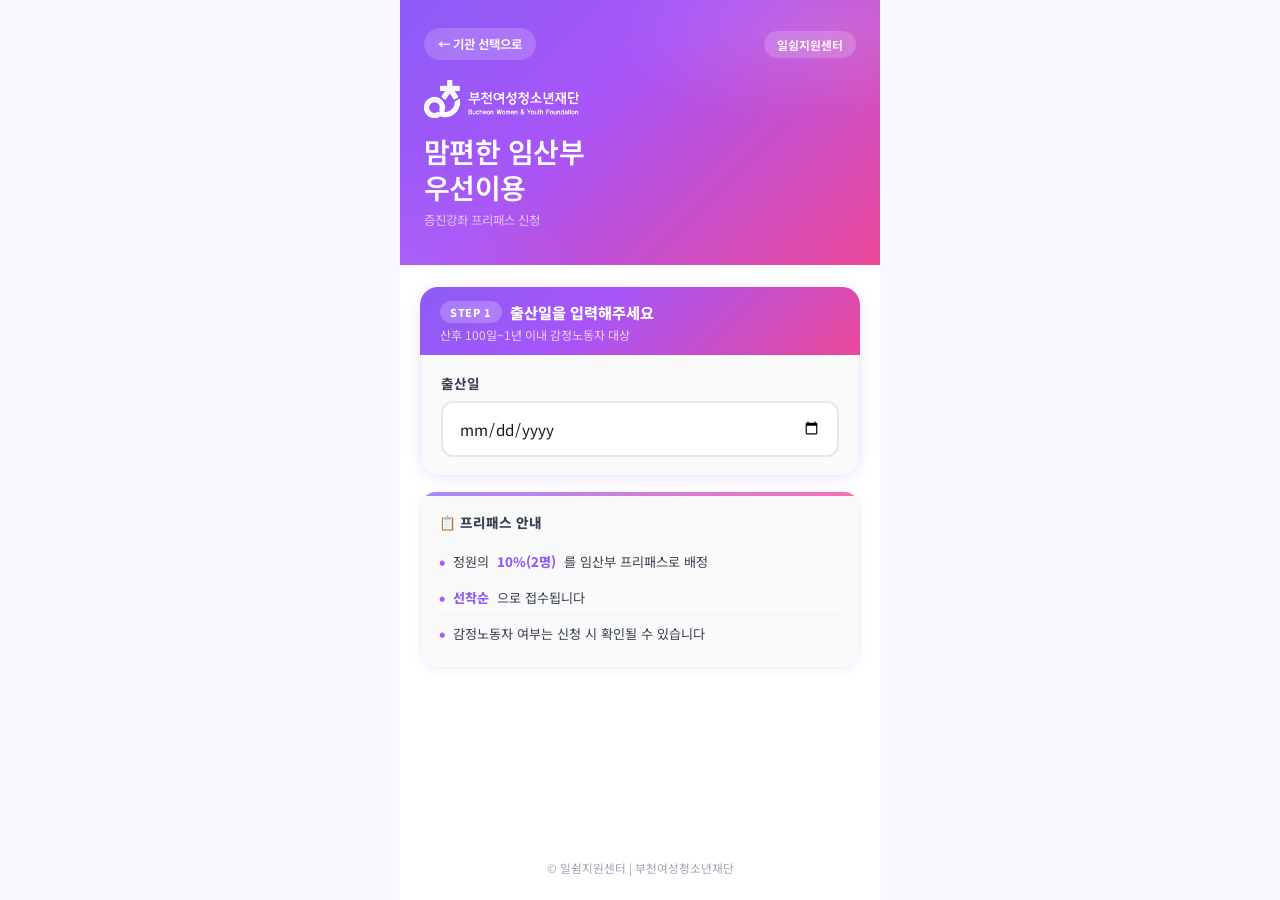
==== commit 034eb0bd: "Add files via upload" ====
--- a/ilshim.html
+++ b/ilshim.html
@@ -7,8 +7,8 @@
     <link href="https://fonts.googleapis.com/css2?family=Noto+Sans+KR:wght@300;400;500;700;900&display=swap" rel="stylesheet">
     <style>
         :root {
-            --violet: #7C3AED;
-            --plum:   #4C1D95;
+            --violet: #8B5CF6;
+            --plum:   #6D28D9;
             --ink:    #1E1B2E;
             --white:  #FFFFFF;
             --gray:   #6B7280;
@@ -21,7 +21,7 @@
         .main-header {
             position:relative; padding:28px 24px 36px;
             overflow:hidden;
-            background: linear-gradient(135deg,#4C1D95 0%,#7C3AED 50%,#DB2777 100%);
+            background: linear-gradient(135deg, #8B5CF6 0%, #A855F7 40%, #EC4899 100%);
         }
         /* 헤더 내부 미묘한 글로우 */
         .main-header::before {
@@ -67,7 +67,7 @@
         /* ── STEP 카드 ── */
         .step-card { border-radius:18px; overflow:hidden; box-shadow:0 2px 16px rgba(124,58,237,.12); }
         .step-card-top {
-            background:linear-gradient(135deg,#4C1D95 0%,#7C3AED 50%,#DB2777 100%);
+            background:linear-gradient(135deg, #8B5CF6 0%, #A855F7 40%, #EC4899 100%);
             padding:14px 20px 12px;
         }
         .step-top-row { display:flex; align-items:center; gap:8px; margin-bottom:3px; }
@@ -103,14 +103,14 @@
         }
         .prog-card:hover { transform:translateY(-2px); box-shadow:0 8px 24px rgba(124,58,237,.18); }
         .prog-card.dimmed { opacity:0.55; }
-        .prog-card-bar { height:5px; background:linear-gradient(90deg,#7C3AED,#DB2777); }
+        .prog-card-bar { height:5px; background:linear-gradient(90deg, #A78BFA, #F472B6); }
         .prog-card-body {
             background:#FAFAFA; padding:16px 18px;
             border:1px solid rgba(124,58,237,.08); border-top:none; border-radius:0 0 16px 16px;
         }
         .prog-card-header { display:flex; justify-content:space-between; align-items:center; margin-bottom:10px; }
         .prog-num {
-            background:linear-gradient(135deg,#7C3AED,#DB2777); color:white;
+            background:linear-gradient(135deg, #8B5CF6, #F472B6); color:white;
             width:26px; height:26px; border-radius:50%;
             display:flex; align-items:center; justify-content:center;
             font-size:.8rem; font-weight:800; flex-shrink:0;
@@ -119,17 +119,17 @@
         .prog-status-ng { background:#F3F4F6; color:#9CA3AF; font-size:.72rem; font-weight:700; padding:3px 10px; border-radius:20px; }
         .prog-name { font-size:.97rem; font-weight:800; color:#111827; margin-bottom:8px; line-height:1.3; }
         .prog-chips { display:flex; flex-wrap:wrap; gap:6px; }
-        .chip { background:#F5F3FF; border:1px solid #DDD6FE; color:#5B21B6; font-size:.72rem; font-weight:600; padding:3px 10px; border-radius:20px; }
+        .chip { background:#FAF5FF; border:1px solid #E9D5FF; color:#7C3AED; font-size:.72rem; font-weight:600; padding:3px 10px; border-radius:20px; }
 
         /* ── 안내 카드 ── */
         .info-section { border-radius:16px; overflow:hidden; box-shadow:0 2px 12px rgba(124,58,237,.08); }
-        .info-bar { height:4px; background:linear-gradient(90deg,#7C3AED,#DB2777); }
+        .info-bar { height:4px; background:linear-gradient(90deg, #A78BFA, #F472B6); }
         .info-body { background:#FAFAFA; padding:16px 18px; border:1px solid rgba(124,58,237,.07); border-top:none; border-radius:0 0 16px 16px; }
         .info-body h3 { font-size:.85rem; font-weight:800; color:#374151; margin-bottom:12px; }
         .info-list { list-style:none; }
         .info-list li { padding:8px 0; border-bottom:1px solid #F3F4F6; font-size:.82rem; color:#374151; display:flex; align-items:flex-start; gap:8px; }
         .info-list li:last-child { border-bottom:none; }
-        .info-list li::before { content:'•'; color:var(--violet); font-weight:900; font-size:1rem; line-height:1.2; flex-shrink:0; }
+        .info-list li::before { content:'•'; color: #A855F7; font-weight:900; font-size:1rem; line-height:1.2; flex-shrink:0; }
         .info-list strong { color:var(--violet); font-weight:800; }
 
         /* ── 모달 ── */
@@ -147,20 +147,20 @@
             display:flex; align-items:center; justify-content:center; color:#6B7280;
         }
         .close-btn:hover { background:#E5E7EB; }
-        .detail-num { background:linear-gradient(135deg,#7C3AED,#DB2777); color:white; width:32px; height:32px; border-radius:50%; display:flex; align-items:center; justify-content:center; font-size:.9rem; font-weight:800; margin-bottom:12px; }
+        .detail-num { background:linear-gradient(135deg, #8B5CF6, #F472B6); color:white; width:32px; height:32px; border-radius:50%; display:flex; align-items:center; justify-content:center; font-size:.9rem; font-weight:800; margin-bottom:12px; }
         .detail-title { font-size:1.15rem; font-weight:900; color:#111827; margin-bottom:5px; line-height:1.3; }
         .detail-desc { font-size:.82rem; color:var(--gray); margin-bottom:18px; line-height:1.6; }
         .detail-grid { display:grid; gap:8px; margin-bottom:18px; }
         .detail-row { background:linear-gradient(135deg,#F5F3FF,#FCE7F3); padding:12px 14px; border-radius:12px; }
         .detail-row-label { font-size:.7rem; color:var(--gray); margin-bottom:3px; font-weight:600; }
         .detail-row-val { font-size:.88rem; font-weight:700; color:#111827; }
-        .detail-row-val.accent { color:var(--violet); }
-        .freepass-box { background:linear-gradient(135deg,#4C1D95,#7C3AED,#DB2777); border-radius:14px; padding:16px; text-align:center; margin-bottom:16px; }
+        .detail-row-val.accent { color: #8B5CF6; }
+        .freepass-box { background:linear-gradient(135deg, #7C3AED, #A855F7, #EC4899); border-radius:14px; padding:16px; text-align:center; margin-bottom:16px; }
         .freepass-label { font-size:.78rem; color:rgba(255,255,255,.8); margin-bottom:4px; }
         .freepass-val { font-size:1.1rem; font-weight:800; color:white; }
         .apply-btn {
             display:block; width:100%; padding:14px;
-            background:linear-gradient(135deg,#7C3AED 0%,#DB2777 100%);
+            background:linear-gradient(135deg, #8B5CF6 0%, #EC4899 100%);
             color:white; text-align:center; text-decoration:none;
             border-radius:14px; font-weight:800; font-size:.92rem;
             font-family:'Noto Sans KR',sans-serif; transition:all .3s;
@@ -182,7 +182,7 @@
                 <span class="inst-badge">일쉼지원센터</span>
             </div>
             <!-- 로고 base64 인라인 임베드 -->
-            <img src="[data-uri]" alt="부천여성청소년재단" class="logo-img-header">
+            <img src="[data-uri]" alt="부천여성청소년재단" class="logo-img-header">
             <h1>맘편한 임산부<br>우선이용</h1>
             <p class="header-sub">증진강좌 프리패스 신청</p>
         </div>
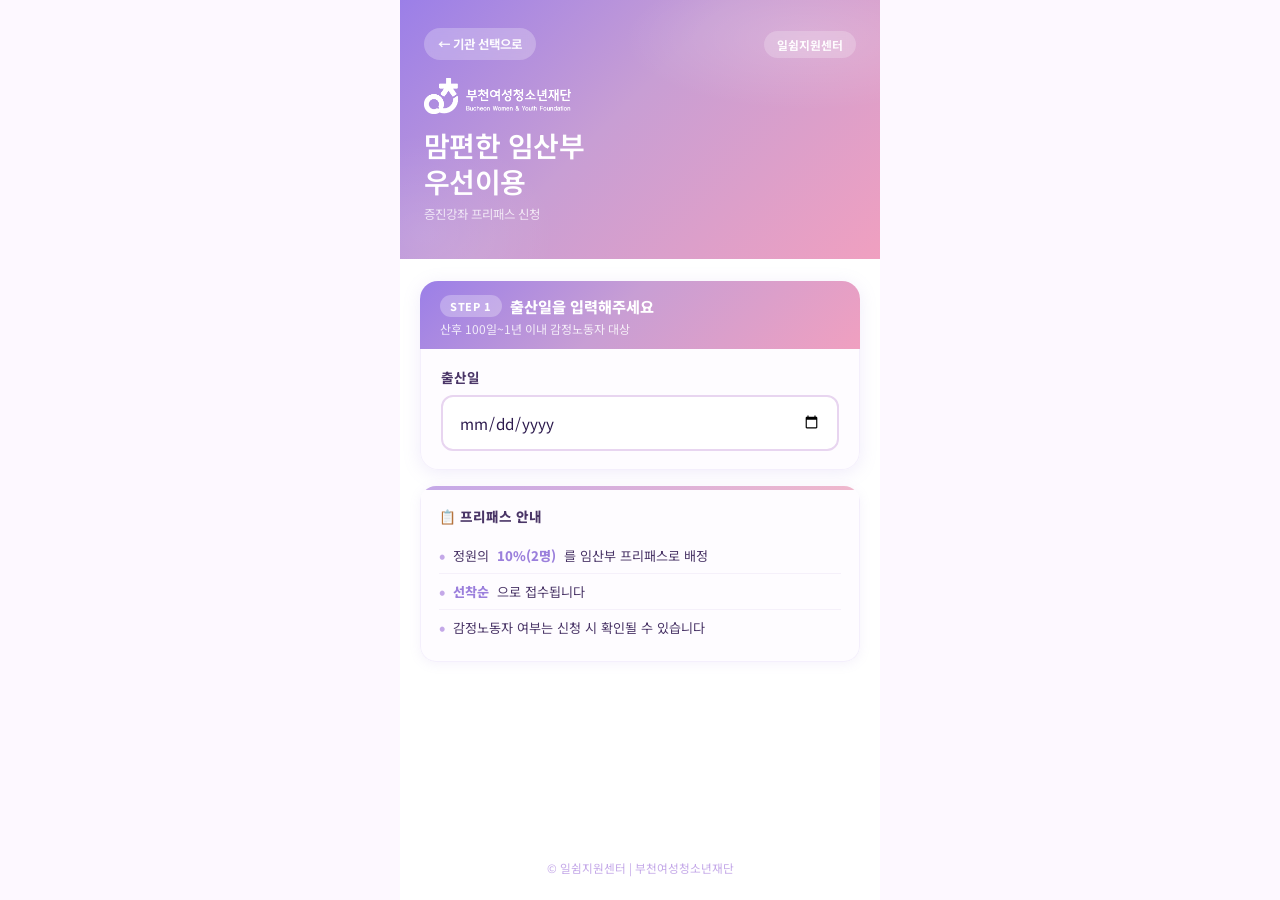
==== commit ae8dccff: "Add files via upload" ====
--- a/ilshim.html
+++ b/ilshim.html
@@ -6,171 +6,150 @@
     <title>일쉼지원센터 - 맘편한 임산부 우선이용</title>
     <link href="https://fonts.googleapis.com/css2?family=Noto+Sans+KR:wght@300;400;500;700;900&display=swap" rel="stylesheet">
     <style>
-        :root {
-            --violet: #8B5CF6;
-            --plum:   #6D28D9;
-            --ink:    #1E1B2E;
-            --white:  #FFFFFF;
-            --gray:   #6B7280;
-        }
         * { margin:0; padding:0; box-sizing:border-box; }
-        body { font-family:'Noto Sans KR',sans-serif; background:#F8F7FF; color:var(--ink); min-height:100vh; }
+        body { font-family:'Noto Sans KR',sans-serif; background:#FDF8FF; color:#2D1B4E; min-height:100vh; }
         .container { max-width:480px; margin:0 auto; min-height:100vh; display:flex; flex-direction:column; background:white; overflow:hidden; }
 
-        /* ── 헤더: STEP1 카드와 동일한 그라데이션 ── */
+        
+        /* ── 헤더 ── */
         .main-header {
             position:relative; padding:28px 24px 36px;
             overflow:hidden;
-            background: linear-gradient(135deg, #8B5CF6 0%, #A855F7 40%, #EC4899 100%);
-        }
-        /* 헤더 내부 미묘한 글로우 */
+            background: linear-gradient(135deg, #9B7FE8 0%, #C89ED4 45%, #F0A0C0 100%);
+        }
         .main-header::before {
             content:''; position:absolute; inset:0;
             background:
-                radial-gradient(ellipse 80% 60% at 90% 10%, rgba(255,255,255,0.12) 0%, transparent 60%),
-                radial-gradient(ellipse 60% 80% at 0% 100%, rgba(255,255,255,0.06) 0%, transparent 60%);
+                radial-gradient(ellipse 70% 50% at 85% 15%, rgba(255,255,255,0.18) 0%, transparent 55%),
+                radial-gradient(ellipse 50% 70% at 5%  90%, rgba(255,255,255,0.10) 0%, transparent 55%);
             pointer-events:none;
         }
         .header-inner { position:relative; z-index:2; }
-
-        .header-top-row { display:flex; justify-content:space-between; align-items:center; margin-bottom:20px; }
+        .header-top-row { display:flex; justify-content:space-between; align-items:center; margin-bottom:18px; }
         .back-link {
             display:inline-flex; align-items:center; gap:5px;
-            background:rgba(255,255,255,0.18); color:rgba(255,255,255,0.92);
+            background:rgba(255,255,255,0.25); color:rgba(255,255,255,0.95);
             text-decoration:none; padding:7px 14px; border-radius:20px;
             font-size:0.78rem; font-weight:700; transition:background .2s;
             backdrop-filter:blur(4px);
         }
-        .back-link:hover { background:rgba(255,255,255,0.28); }
+        .back-link:hover { background:rgba(255,255,255,0.38); }
         .inst-badge {
-            background:rgba(255,255,255,0.18); color:rgba(255,255,255,0.92);
+            background:rgba(255,255,255,0.22); color:rgba(255,255,255,0.95);
             border-radius:20px; padding:5px 13px; font-size:0.74rem; font-weight:700;
             backdrop-filter:blur(4px);
         }
-
-        /* 로고: 흰색으로 invert */
         .logo-img-header {
-            height:38px; width:auto; display:block;
-            margin-bottom:16px; opacity:0.95;
+            height:36px; width:auto; display:block;
+            margin-bottom:14px; opacity:1.0;
             filter: brightness(0) invert(1);
         }
-
         .main-header h1 {
             font-size:1.75rem; font-weight:600; color:white;
             line-height:1.28; letter-spacing:-.02em; margin-bottom:5px;
         }
-        .header-sub { font-size:0.78rem; color:rgba(255,255,255,0.65); }
-
-        /* ── 메인 ── */
+        .header-sub { font-size:0.78rem; color:rgba(255,255,255,0.75); }
+        
+
+
         main { flex:1; padding:22px 20px 28px; background:white; display:flex; flex-direction:column; gap:16px; }
 
-        /* ── STEP 카드 ── */
-        .step-card { border-radius:18px; overflow:hidden; box-shadow:0 2px 16px rgba(124,58,237,.12); }
+        /* STEP 카드 */
+        .step-card { border-radius:18px; overflow:hidden; box-shadow:0 3px 18px rgba(155,127,220,.15); }
         .step-card-top {
-            background:linear-gradient(135deg, #8B5CF6 0%, #A855F7 40%, #EC4899 100%);
+            background: linear-gradient(135deg, #9B7FE8 0%, #C89ED4 45%, #F0A0C0 100%);
             padding:14px 20px 12px;
         }
         .step-top-row { display:flex; align-items:center; gap:8px; margin-bottom:3px; }
-        .step-pill { background:rgba(255,255,255,.22); color:white; font-size:.68rem; font-weight:800; padding:3px 10px; border-radius:20px; letter-spacing:.06em; flex-shrink:0; }
+        .step-pill { background:rgba(255,255,255,.28); color:white; font-size:.68rem; font-weight:800; padding:3px 10px; border-radius:20px; letter-spacing:.06em; flex-shrink:0; }
         .step-title { font-size:.95rem; font-weight:800; color:white; }
-        .step-desc { font-size:.75rem; color:rgba(255,255,255,.75); }
-        .step-card-body { background:#FAFAFA; padding:18px 20px; border:1px solid rgba(124,58,237,.08); border-top:none; border-radius:0 0 18px 18px; }
-
-        .date-label { display:block; font-weight:700; margin-bottom:8px; color:#374151; font-size:.85rem; }
+        .step-desc { font-size:.75rem; color:rgba(255,255,255,.82); }
+        .step-card-body { background:#FEFCFF; padding:18px 20px; border:1px solid rgba(155,127,220,.1); border-top:none; border-radius:0 0 18px 18px; }
+
+        .date-label { display:block; font-weight:700; margin-bottom:8px; color:#4A3567; font-size:.85rem; }
         .date-input {
-            width:100%; padding:14px 16px; border:2px solid #E5E7EB;
+            width:100%; padding:14px 16px; border:2px solid #E8D5F0;
             border-radius:12px; font-size:.95rem; font-family:'Noto Sans KR',sans-serif;
-            color:#111827; background:white; transition:all .3s; cursor:pointer;
-        }
-        .date-input:focus { outline:none; border-color:var(--violet); box-shadow:0 0 0 3px rgba(124,58,237,.12); }
+            color:#2D1B4E; background:white; transition:all .3s; cursor:pointer;
+        }
+        .date-input:focus { outline:none; border-color:#A78FDC; box-shadow:0 0 0 3px rgba(167,143,220,.15); }
 
         .status-msg { margin-top:12px; padding:12px 16px; border-radius:12px; font-size:.85rem; font-weight:700; text-align:center; }
-        .status-msg.ok { background:#ECFDF5; color:#059669; }
-        .status-msg.ng { background:#FFF1F2; color:#E11D48; }
-
-        /* ── 프로그램 섹션 ── */
-        .prog-section { display:none; flex-direction:column; gap:0; }
+        .status-msg.ok { background:#F0FDF4; color:#15803D; }
+        .status-msg.ng { background:#FFF1F2; color:#BE185D; }
+
+        /* 프로그램 */
+        .prog-section { display:none; flex-direction:column; }
         .prog-section.visible { display:flex; }
-        .prog-section-title { font-size:.75rem; font-weight:700; color:var(--gray); letter-spacing:.08em; text-transform:uppercase; margin-bottom:12px; }
+        .prog-section-title { font-size:.72rem; font-weight:700; color:#9B84B8; letter-spacing:.08em; text-transform:uppercase; margin-bottom:12px; }
 
         .prog-card {
             border-radius:16px; overflow:hidden;
-            box-shadow:0 2px 12px rgba(124,58,237,.09);
-            margin-bottom:12px; cursor:pointer;
+            box-shadow:0 2px 14px rgba(155,127,220,.12);
+            margin-bottom:11px; cursor:pointer;
             transition:transform .2s, box-shadow .2s;
             border:none; background:none; width:100%; text-align:left;
             font-family:'Noto Sans KR',sans-serif; display:block;
         }
-        .prog-card:hover { transform:translateY(-2px); box-shadow:0 8px 24px rgba(124,58,237,.18); }
-        .prog-card.dimmed { opacity:0.55; }
-        .prog-card-bar { height:5px; background:linear-gradient(90deg, #A78BFA, #F472B6); }
-        .prog-card-body {
-            background:#FAFAFA; padding:16px 18px;
-            border:1px solid rgba(124,58,237,.08); border-top:none; border-radius:0 0 16px 16px;
-        }
+        .prog-card:hover { transform:translateY(-2px); box-shadow:0 8px 24px rgba(155,127,220,.22); }
+        .prog-card.dimmed { opacity:0.5; }
+        .prog-card-bar { height:4px; background:linear-gradient(90deg, #C4A8E8, #F0B8CC); }
+        .prog-card-body { background:#FEFCFF; padding:15px 18px; border:1px solid rgba(155,127,220,.1); border-top:none; border-radius:0 0 16px 16px; }
         .prog-card-header { display:flex; justify-content:space-between; align-items:center; margin-bottom:10px; }
         .prog-num {
-            background:linear-gradient(135deg, #8B5CF6, #F472B6); color:white;
+            background:linear-gradient(135deg, #A78FDC, #D4A0CC); color:white;
             width:26px; height:26px; border-radius:50%;
             display:flex; align-items:center; justify-content:center;
             font-size:.8rem; font-weight:800; flex-shrink:0;
         }
-        .prog-status-ok { background:#ECFDF5; color:#059669; font-size:.72rem; font-weight:700; padding:3px 10px; border-radius:20px; }
-        .prog-status-ng { background:#F3F4F6; color:#9CA3AF; font-size:.72rem; font-weight:700; padding:3px 10px; border-radius:20px; }
-        .prog-name { font-size:.97rem; font-weight:800; color:#111827; margin-bottom:8px; line-height:1.3; }
+        .prog-status-ok { background:#F0FDF4; color:#15803D; font-size:.72rem; font-weight:700; padding:3px 10px; border-radius:20px; }
+        .prog-status-ng { background:#F5F3F8; color:#A08EC0; font-size:.72rem; font-weight:700; padding:3px 10px; border-radius:20px; }
+        .prog-name { font-size:.95rem; font-weight:800; color:#2D1B4E; margin-bottom:8px; line-height:1.3; }
         .prog-chips { display:flex; flex-wrap:wrap; gap:6px; }
-        .chip { background:#FAF5FF; border:1px solid #E9D5FF; color:#7C3AED; font-size:.72rem; font-weight:600; padding:3px 10px; border-radius:20px; }
-
-        /* ── 안내 카드 ── */
-        .info-section { border-radius:16px; overflow:hidden; box-shadow:0 2px 12px rgba(124,58,237,.08); }
-        .info-bar { height:4px; background:linear-gradient(90deg, #A78BFA, #F472B6); }
-        .info-body { background:#FAFAFA; padding:16px 18px; border:1px solid rgba(124,58,237,.07); border-top:none; border-radius:0 0 16px 16px; }
-        .info-body h3 { font-size:.85rem; font-weight:800; color:#374151; margin-bottom:12px; }
+        .chip { background:#FDF4FF; border:1px solid #E8D5F0; color:#8B6BA8; font-size:.72rem; font-weight:600; padding:3px 10px; border-radius:20px; }
+
+        /* 안내 카드 */
+        .info-section { border-radius:16px; overflow:hidden; box-shadow:0 2px 12px rgba(155,127,220,.1); }
+        .info-bar { height:4px; background:linear-gradient(90deg, #C4A8E8, #F0B8CC); }
+        .info-body { background:#FEFCFF; padding:16px 18px; border:1px solid rgba(155,127,220,.1); border-top:none; border-radius:0 0 16px 16px; }
+        .info-body h3 { font-size:.85rem; font-weight:800; color:#4A3567; margin-bottom:12px; }
         .info-list { list-style:none; }
-        .info-list li { padding:8px 0; border-bottom:1px solid #F3F4F6; font-size:.82rem; color:#374151; display:flex; align-items:flex-start; gap:8px; }
+        .info-list li { padding:8px 0; border-bottom:1px solid #F5F0FA; font-size:.82rem; color:#4A3567; display:flex; align-items:flex-start; gap:8px; }
         .info-list li:last-child { border-bottom:none; }
-        .info-list li::before { content:'•'; color: #A855F7; font-weight:900; font-size:1rem; line-height:1.2; flex-shrink:0; }
-        .info-list strong { color:var(--violet); font-weight:800; }
-
-        /* ── 모달 ── */
-        .modal { position:fixed; inset:0; background:rgba(30,27,46,.5); display:flex; align-items:flex-end; justify-content:center; z-index:1000; backdrop-filter:blur(3px); }
+        .info-list li::before { content:'•'; color:#C4A8E8; font-weight:900; font-size:1rem; line-height:1.2; flex-shrink:0; }
+        .info-list strong { color:#9B7FDC; font-weight:800; }
+
+        /* 모달 */
+        .modal { position:fixed; inset:0; background:rgba(45,27,78,.4); display:flex; align-items:flex-end; justify-content:center; z-index:1000; backdrop-filter:blur(4px); }
         .modal.hidden { display:none; }
-        .modal-sheet {
-            background:white; border-radius:24px 24px 0 0; padding:24px 24px 44px;
-            width:100%; max-width:480px; max-height:88vh; overflow-y:auto;
-            position:relative; box-shadow:0 -8px 40px rgba(30,27,46,.2);
-        }
-        .modal-handle { width:40px; height:4px; background:#E5E7EB; border-radius:2px; margin:0 auto 20px; }
-        .close-btn {
-            position:absolute; top:18px; right:18px; background:#F3F4F6; border:none;
-            width:34px; height:34px; border-radius:50%; font-size:1rem; cursor:pointer;
-            display:flex; align-items:center; justify-content:center; color:#6B7280;
-        }
-        .close-btn:hover { background:#E5E7EB; }
-        .detail-num { background:linear-gradient(135deg, #8B5CF6, #F472B6); color:white; width:32px; height:32px; border-radius:50%; display:flex; align-items:center; justify-content:center; font-size:.9rem; font-weight:800; margin-bottom:12px; }
-        .detail-title { font-size:1.15rem; font-weight:900; color:#111827; margin-bottom:5px; line-height:1.3; }
-        .detail-desc { font-size:.82rem; color:var(--gray); margin-bottom:18px; line-height:1.6; }
+        .modal-sheet { background:white; border-radius:24px 24px 0 0; padding:24px 24px 44px; width:100%; max-width:480px; max-height:88vh; overflow-y:auto; position:relative; box-shadow:0 -8px 40px rgba(45,27,78,.15); }
+        .modal-handle { width:40px; height:4px; background:#E8D5F0; border-radius:2px; margin:0 auto 20px; }
+        .close-btn { position:absolute; top:18px; right:18px; background:#F8F0FF; border:none; width:34px; height:34px; border-radius:50%; font-size:1rem; cursor:pointer; display:flex; align-items:center; justify-content:center; color:#9B7FDC; }
+        .close-btn:hover { background:#EDD5F8; }
+        .detail-num { background:linear-gradient(135deg, #A78FDC, #D4A0CC); color:white; width:32px; height:32px; border-radius:50%; display:flex; align-items:center; justify-content:center; font-size:.9rem; font-weight:800; margin-bottom:12px; }
+        .detail-title { font-size:1.1rem; font-weight:900; color:#2D1B4E; margin-bottom:5px; line-height:1.3; }
+        .detail-desc { font-size:.82rem; color:#7B6898; margin-bottom:18px; line-height:1.6; }
         .detail-grid { display:grid; gap:8px; margin-bottom:18px; }
-        .detail-row { background:linear-gradient(135deg,#F5F3FF,#FCE7F3); padding:12px 14px; border-radius:12px; }
-        .detail-row-label { font-size:.7rem; color:var(--gray); margin-bottom:3px; font-weight:600; }
-        .detail-row-val { font-size:.88rem; font-weight:700; color:#111827; }
-        .detail-row-val.accent { color: #8B5CF6; }
-        .freepass-box { background:linear-gradient(135deg, #7C3AED, #A855F7, #EC4899); border-radius:14px; padding:16px; text-align:center; margin-bottom:16px; }
-        .freepass-label { font-size:.78rem; color:rgba(255,255,255,.8); margin-bottom:4px; }
+        .detail-row { background:linear-gradient(135deg, #FDF4FF, #FFF0F7); padding:12px 14px; border-radius:12px; }
+        .detail-row-label { font-size:.7rem; color:#9B84B8; margin-bottom:3px; font-weight:600; }
+        .detail-row-val { font-size:.88rem; font-weight:700; color:#2D1B4E; }
+        .detail-row-val.accent { color:#A78FDC; }
+        .freepass-box { background:linear-gradient(135deg, #A78FDC 0%, #C89ED4 50%, #F0B8CC 100%); border-radius:14px; padding:16px; text-align:center; margin-bottom:16px; }
+        .freepass-label { font-size:.78rem; color:rgba(255,255,255,.85); margin-bottom:4px; }
         .freepass-val { font-size:1.1rem; font-weight:800; color:white; }
         .apply-btn {
             display:block; width:100%; padding:14px;
-            background:linear-gradient(135deg, #8B5CF6 0%, #EC4899 100%);
+            background:linear-gradient(135deg, #A78FDC 0%, #D4A0CC 50%, #F0B8CC 100%);
             color:white; text-align:center; text-decoration:none;
             border-radius:14px; font-weight:800; font-size:.92rem;
             font-family:'Noto Sans KR',sans-serif; transition:all .3s;
-            box-shadow:0 4px 14px rgba(124,58,237,.25);
-        }
-        .apply-btn:hover { box-shadow:0 8px 24px rgba(124,58,237,.4); transform:translateY(-1px); }
-        .notice-box { background:#FFF1F2; color:#E11D48; padding:14px; border-radius:12px; font-size:.85rem; text-align:center; font-weight:700; }
+            box-shadow:0 4px 14px rgba(167,143,220,.3);
+        }
+        .apply-btn:hover { box-shadow:0 8px 24px rgba(167,143,220,.45); transform:translateY(-1px); }
+        .notice-box { background:#FFF0F7; color:#BE185D; padding:14px; border-radius:12px; font-size:.85rem; text-align:center; font-weight:700; }
 
         footer { padding:16px 20px 24px; text-align:center; background:white; }
-        footer p { font-size:.73rem; color:#9CA3AF; }
+        footer p { font-size:.73rem; color:#C4A8E8; }
     </style>
 </head>
 <body>
@@ -181,15 +160,12 @@
                 <a href="index.html" class="back-link">← 기관 선택으로</a>
                 <span class="inst-badge">일쉼지원센터</span>
             </div>
-            <!-- 로고 base64 인라인 임베드 -->
-            <img src="[data-uri]" alt="부천여성청소년재단" class="logo-img-header">
+            <img src="[data-uri]" alt="부천여성청소년재단" class="logo-img-header">
             <h1>맘편한 임산부<br>우선이용</h1>
             <p class="header-sub">증진강좌 프리패스 신청</p>
         </div>
     </header>
-
     <main>
-        <!-- STEP 1 -->
         <div class="step-card">
             <div class="step-card-top">
                 <div class="step-top-row">
@@ -206,14 +182,10 @@
                 </div>
             </div>
         </div>
-
-        <!-- 프로그램 목록 -->
         <div class="prog-section" id="programSection">
             <p class="prog-section-title">참여 가능한 프로그램</p>
             <div id="programList"></div>
         </div>
-
-        <!-- 프리패스 안내 -->
         <div class="info-section">
             <div class="info-bar"></div>
             <div class="info-body">
@@ -226,11 +198,8 @@
             </div>
         </div>
     </main>
-
     <footer><p>© 일쉼지원센터 | 부천여성청소년재단</p></footer>
 </div>
-
-<!-- 하단 모달 -->
 <div id="detail-modal" class="modal hidden" onclick="if(event.target===this)closeModal()">
     <div class="modal-sheet">
         <div class="modal-handle"></div>
@@ -238,160 +207,81 @@
         <div id="modal-body"></div>
     </div>
 </div>
-
 <script>
-// ── 데이터: ilshim-data.js 인라인 대신 직접 embed ──
-const programs = [
-    {
-        id:1, institution:"부천시일쉼지원센터", category:"증진강좌",
-        name:"SNPE 바른자세 척추운동", part:"1부",
-        target:"산후 100일~1년 이내 감정노동자", targetType:"postpartum", minDays:100, maxDays:365,
-        schedule:{ days:"매주 수요일", time:"18:50-19:40", period:"5월~8월" },
-        freePass:{ ratio:"10%", count:2, totalCapacity:20 },
-        application:{ method:"선착순", period:"추후공지" },
-        link:"https://www.bcilshim.or.kr/main/site/edusatRequest/edusat.do?proc_type=view&edu_idx=112",
-        description:"SNPE 바른자세척추운동 1부 (최고운 강사)"
-    },
-    {
-        id:2, institution:"부천시일쉼지원센터", category:"증진강좌",
-        name:"SNPE 바른자세 척추운동", part:"2부",
-        target:"산후 100일~1년 이내 감정노동자", targetType:"postpartum", minDays:100, maxDays:365,
-        schedule:{ days:"매주 수요일", time:"19:50-20:40", period:"5월~8월" },
-        freePass:{ ratio:"10%", count:2, totalCapacity:20 },
-        application:{ method:"선착순", period:"추후공지" },
-        link:"https://www.bcilshim.or.kr/main/site/edusatRequest/edusat.do?proc_type=view&edu_idx=113",
-        description:"SNPE 바른자세척추운동 2부 (최고운 강사)"
-    },
-    {
-        id:3, institution:"부천시일쉼지원센터", category:"증진강좌",
-        name:"아사나를 통한 교정 및 통증 완화", part:null,
-        target:"산후 100일~1년 이내 감정노동자", targetType:"postpartum", minDays:100, maxDays:365,
-        schedule:{ days:"매주 목요일", time:"18:50-20:10", period:"5월~8월" },
-        freePass:{ ratio:"10%", count:2, totalCapacity:20 },
-        application:{ method:"선착순", period:"추후공지" },
-        link:"https://www.bcilshim.or.kr/main/site/edusatRequest/edusat.do?proc_type=view&edu_idx=114",
-        description:"아사나를 통한 교정 및 통증완화"
-    },
-    {
-        id:4, institution:"부천시일쉼지원센터", category:"증진강좌",
-        name:"코어&근력강화 소도구 필라테스", part:"1부",
-        target:"산후 100일~1년 이내 감정노동자", targetType:"postpartum", minDays:100, maxDays:365,
-        schedule:{ days:"매주 토요일", time:"9:30-10:20", period:"5월~8월" },
-        freePass:{ ratio:"10%", count:2, totalCapacity:20 },
-        application:{ method:"선착순", period:"추후공지" },
-        link:"https://www.bcilshim.or.kr/main/site/edusatRequest/edusat.do?proc_type=view&edu_idx=115",
-        description:"코어&근력강화 소도구 필라테스 1부"
-    },
-    {
-        id:5, institution:"부천시일쉼지원센터", category:"증진강좌",
-        name:"코어&근력강화 소도구 필라테스", part:"2부",
-        target:"산후 100일~1년 이내 감정노동자", targetType:"postpartum", minDays:100, maxDays:365,
-        schedule:{ days:"매주 토요일", time:"10:30-11:20", period:"5월~8월" },
-        freePass:{ ratio:"10%", count:2, totalCapacity:20 },
-        application:{ method:"선착순", period:"추후공지" },
-        link:"https://www.bcilshim.or.kr/main/site/edusatRequest/edusat.do?proc_type=view&edu_idx=116",
-        description:"코어&근력강화 소도구 필라테스 2부"
-    }
-];
-
-// 날짜 max 설정
+const programs = [{"id": 1, "name": "SNPE 바른자세 척추운동", "part": "1부", "target": "산후 100일~1년 이내 감정노동자", "minDays": 100, "maxDays": 365, "schedule": {"days": "매주 수요일", "time": "18:50-19:40", "period": "5월~8월"}, "freePass": {"ratio": "10%", "count": 2}, "application": {"method": "선착순"}, "link": "https://www.bcilshim.or.kr/main/site/edusatRequest/edusat.do?proc_type=view&edu_idx=112", "description": "SNPE 바른자세척추운동 1부 (최고운 강사)"}, {"id": 2, "name": "SNPE 바른자세 척추운동", "part": "2부", "target": "산후 100일~1년 이내 감정노동자", "minDays": 100, "maxDays": 365, "schedule": {"days": "매주 수요일", "time": "19:50-20:40", "period": "5월~8월"}, "freePass": {"ratio": "10%", "count": 2}, "application": {"method": "선착순"}, "link": "https://www.bcilshim.or.kr/main/site/edusatRequest/edusat.do?proc_type=view&edu_idx=113", "description": "SNPE 바른자세척추운동 2부 (최고운 강사)"}, {"id": 3, "name": "아사나를 통한 교정 및 통증 완화", "part": null, "target": "산후 100일~1년 이내 감정노동자", "minDays": 100, "maxDays": 365, "schedule": {"days": "매주 목요일", "time": "18:50-20:10", "period": "5월~8월"}, "freePass": {"ratio": "10%", "count": 2}, "application": {"method": "선착순"}, "link": "https://www.bcilshim.or.kr/main/site/edusatRequest/edusat.do?proc_type=view&edu_idx=114", "description": "아사나를 통한 교정 및 통증완화"}, {"id": 4, "name": "코어&근력강화 소도구 필라테스", "part": "1부", "target": "산후 100일~1년 이내 감정노동자", "minDays": 100, "maxDays": 365, "schedule": {"days": "매주 토요일", "time": "9:30-10:20", "period": "5월~8월"}, "freePass": {"ratio": "10%", "count": 2}, "application": {"method": "선착순"}, "link": "https://www.bcilshim.or.kr/main/site/edusatRequest/edusat.do?proc_type=view&edu_idx=115", "description": "코어&근력강화 소도구 필라테스 1부"}, {"id": 5, "name": "코어&근력강화 소도구 필라테스", "part": "2부", "target": "산후 100일~1년 이내 감정노동자", "minDays": 100, "maxDays": 365, "schedule": {"days": "매주 토요일", "time": "10:30-11:20", "period": "5월~8월"}, "freePass": {"ratio": "10%", "count": 2}, "application": {"method": "선착순"}, "link": "https://www.bcilshim.or.kr/main/site/edusatRequest/edusat.do?proc_type=view&edu_idx=116", "description": "코어&근력강화 소도구 필라테스 2부"}];
 document.getElementById('birthDate').setAttribute('max', new Date().toISOString().split('T')[0]);
 
 function onDateChange() {
     const val = document.getElementById('birthDate').value;
     if (!val) return;
-
     const diffDays = Math.ceil(Math.abs(new Date() - new Date(val)) / 86400000);
-    const statusWrap = document.getElementById('statusWrap');
-    const statusMsg  = document.getElementById('statusMessage');
-
-    statusWrap.style.display = 'block';
-
-    let isEligible = false;
+    const sw = document.getElementById('statusWrap');
+    const sm = document.getElementById('statusMessage');
+    sw.style.display = 'block';
+    let eligible = false;
     if (diffDays < 100) {
-        statusMsg.textContent = '⚠️ ' + (100 - diffDays) + '일 후 신청 가능 (산후 100일부터)';
-        statusMsg.className = 'status-msg ng';
+        sm.textContent = '⚠️ ' + (100-diffDays) + '일 후 신청 가능 (산후 100일부터)';
+        sm.className = 'status-msg ng';
     } else if (diffDays > 365) {
-        statusMsg.textContent = '⚠️ 신청 기간이 지났습니다 (산후 1년 이내)';
-        statusMsg.className = 'status-msg ng';
+        sm.textContent = '⚠️ 신청 기간이 지났습니다 (산후 1년 이내)';
+        sm.className = 'status-msg ng';
     } else {
-        statusMsg.textContent = '✓ 참여 가능합니다 (산후 ' + diffDays + '일)';
-        statusMsg.className = 'status-msg ok';
-        isEligible = true;
+        sm.textContent = '✓ 참여 가능합니다 (산후 ' + diffDays + '일)';
+        sm.className = 'status-msg ok';
+        eligible = true;
     }
-
-    renderPrograms(diffDays, isEligible);
-}
-
-function renderPrograms(diffDays, isEligible) {
-    const section = document.getElementById('programSection');
-    const list    = document.getElementById('programList');
-
-    section.classList.add('visible');
-    list.innerHTML = '';
-
-    programs.forEach(function(prog, idx) {
-        const canApply = isEligible && diffDays >= prog.minDays && diffDays <= prog.maxDays;
+    renderPrograms(diffDays, eligible);
+}
+
+function renderPrograms(d, eligible) {
+    const sec = document.getElementById('programSection');
+    const lst = document.getElementById('programList');
+    sec.classList.add('visible');
+    lst.innerHTML = '';
+    programs.forEach(function(p, i) {
+        const ok = eligible && d >= p.minDays && d <= p.maxDays;
         const card = document.createElement('button');
-        card.className = 'prog-card' + (canApply ? '' : ' dimmed');
         card.type = 'button';
-        card.onclick = function() { openModal(prog, idx + 1, canApply, diffDays); };
+        card.className = 'prog-card' + (ok ? '' : ' dimmed');
+        card.onclick = function() { openModal(p, i+1, ok, d); };
         card.innerHTML =
             '<div class="prog-card-bar"></div>' +
             '<div class="prog-card-body">' +
               '<div class="prog-card-header">' +
-                '<span class="prog-num">' + (idx+1) + '</span>' +
-                '<span class="' + (canApply ? 'prog-status-ok' : 'prog-status-ng') + '">' +
-                  (canApply ? '신청 가능' : '조건 미충족') +
-                '</span>' +
+                '<span class="prog-num">'+(i+1)+'</span>' +
+                '<span class="'+(ok?'prog-status-ok':'prog-status-ng')+'">'+(ok?'신청 가능':'조건 미충족')+'</span>' +
               '</div>' +
-              '<div class="prog-name">' + prog.name + (prog.part ? ' ' + prog.part : '') + '</div>' +
+              '<div class="prog-name">'+p.name+(p.part?' '+p.part:'')+'</div>' +
               '<div class="prog-chips">' +
-                '<span class="chip">📅 ' + prog.schedule.days + '</span>' +
-                '<span class="chip">⏰ ' + prog.schedule.time + '</span>' +
-                '<span class="chip">🗓 ' + prog.schedule.period + '</span>' +
+                '<span class="chip">📅 '+p.schedule.days+'</span>' +
+                '<span class="chip">⏰ '+p.schedule.time+'</span>' +
+                '<span class="chip">🗓 '+p.schedule.period+'</span>' +
               '</div>' +
             '</div>';
-        list.appendChild(card);
+        lst.appendChild(card);
     });
 }
 
-function openModal(prog, num, canApply, diffDays) {
+function openModal(p, num, ok, d) {
     const body = document.getElementById('modal-body');
-    const time = prog.schedule.time !== '시간 미정' ? prog.schedule.time : '추후공지';
-
-    let actionHtml;
-    if (canApply) {
-        actionHtml =
-            '<div class="freepass-box">' +
-              '<div class="freepass-label">임산부 프리패스 정원</div>' +
-              '<div class="freepass-val">정원의 ' + prog.freePass.ratio + ' (' + prog.freePass.count + '명)</div>' +
-            '</div>' +
-            '<a href="' + prog.link + '" target="_blank" class="apply-btn">프리패스 신청하러 가기 →</a>';
-    } else {
-        const msg = diffDays < prog.minDays
-            ? '신청 가능까지 ' + (prog.minDays - diffDays) + '일 남았습니다'
-            : '신청 가능 기간이 지났습니다';
-        actionHtml = '<div class="notice-box">' + msg + '</div>';
-    }
-
+    let action = ok
+        ? '<div class="freepass-box"><div class="freepass-label">임산부 프리패스 정원</div><div class="freepass-val">정원의 '+p.freePass.ratio+' ('+p.freePass.count+'명)</div></div>' +
+          '<a href="'+p.link+'" target="_blank" class="apply-btn">프리패스 신청하러 가기 →</a>'
+        : '<div class="notice-box">'+(d<p.minDays?'신청 가능까지 '+(p.minDays-d)+'일 남았습니다':'신청 가능 기간이 지났습니다')+'</div>';
     body.innerHTML =
-        '<div class="detail-num">' + num + '</div>' +
-        '<div class="detail-title">' + prog.name + (prog.part ? ' ' + prog.part : '') + '</div>' +
-        '<div class="detail-desc">' + prog.description + '</div>' +
+        '<div class="detail-num">'+num+'</div>' +
+        '<div class="detail-title">'+p.name+(p.part?' '+p.part:'')+'</div>' +
+        '<div class="detail-desc">'+p.description+'</div>' +
         '<div class="detail-grid">' +
-          '<div class="detail-row"><div class="detail-row-label">📅 운영기간</div><div class="detail-row-val">' + prog.schedule.period + '</div></div>' +
-          '<div class="detail-row"><div class="detail-row-label">⏰ 시간</div><div class="detail-row-val">' + time + '</div></div>' +
-          '<div class="detail-row"><div class="detail-row-label">📍 요일</div><div class="detail-row-val">' + prog.schedule.days + '</div></div>' +
-          '<div class="detail-row"><div class="detail-row-label">👤 대상</div><div class="detail-row-val accent">' + prog.target + '</div></div>' +
-          '<div class="detail-row"><div class="detail-row-label">📝 신청방법</div><div class="detail-row-val">' + prog.application.method + '</div></div>' +
-        '</div>' +
-        actionHtml;
-
+          '<div class="detail-row"><div class="detail-row-label">📅 운영기간</div><div class="detail-row-val">'+p.schedule.period+'</div></div>' +
+          '<div class="detail-row"><div class="detail-row-label">⏰ 시간</div><div class="detail-row-val">'+p.schedule.time+'</div></div>' +
+          '<div class="detail-row"><div class="detail-row-label">📍 요일</div><div class="detail-row-val">'+p.schedule.days+'</div></div>' +
+          '<div class="detail-row"><div class="detail-row-label">👤 대상</div><div class="detail-row-val accent">'+p.target+'</div></div>' +
+          '<div class="detail-row"><div class="detail-row-label">📝 신청방법</div><div class="detail-row-val">'+p.application.method+'</div></div>' +
+        '</div>' + action;
     document.getElementById('detail-modal').classList.remove('hidden');
     document.body.style.overflow = 'hidden';
 }
-
 function closeModal() {
     document.getElementById('detail-modal').classList.add('hidden');
     document.body.style.overflow = 'auto';
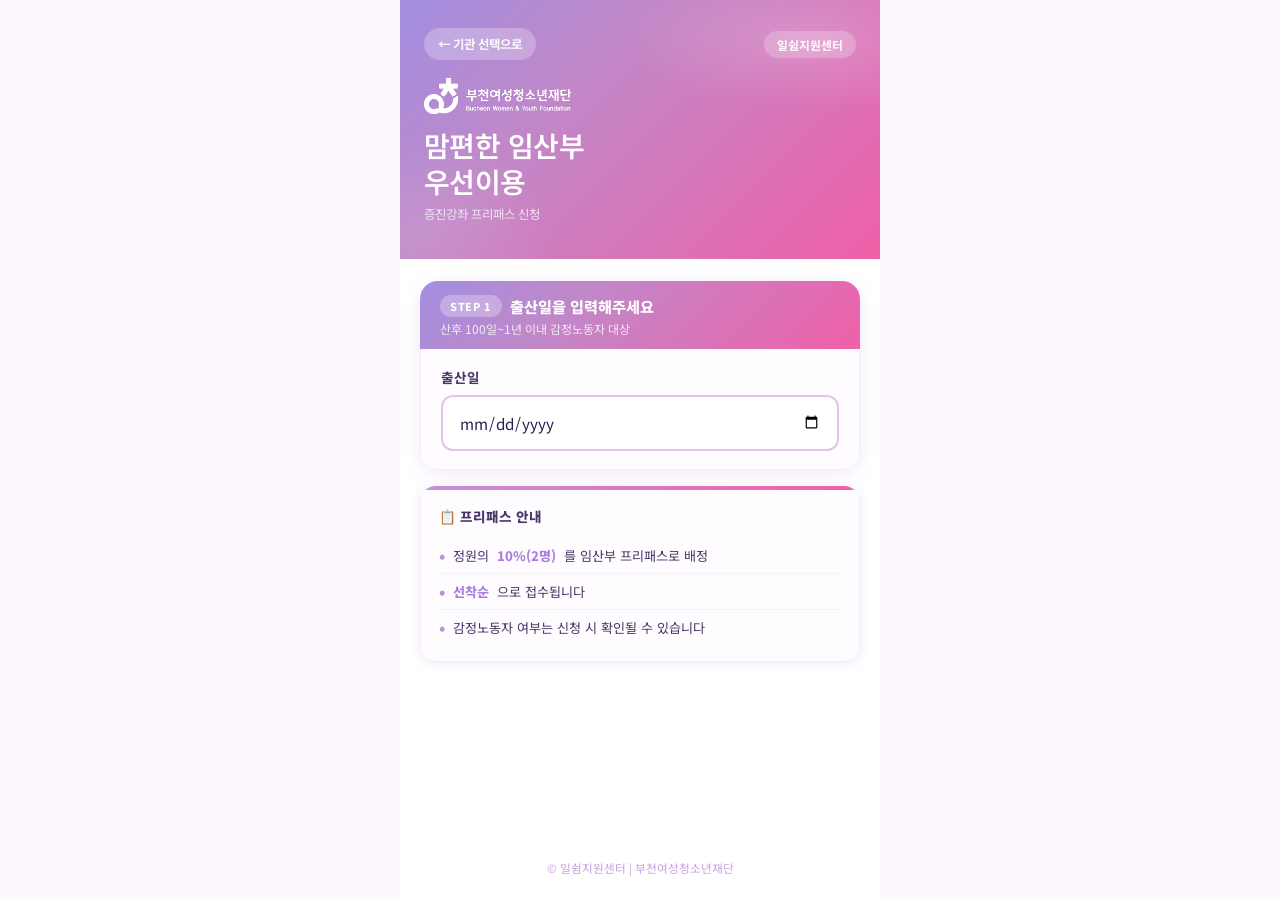
==== commit d12f1e06: "Add files via upload" ====
--- a/ilshim.html
+++ b/ilshim.html
@@ -9,147 +9,80 @@
         * { margin:0; padding:0; box-sizing:border-box; }
         body { font-family:'Noto Sans KR',sans-serif; background:#FDF8FF; color:#2D1B4E; min-height:100vh; }
         .container { max-width:480px; margin:0 auto; min-height:100vh; display:flex; flex-direction:column; background:white; overflow:hidden; }
-
-        
-        /* ── 헤더 ── */
-        .main-header {
-            position:relative; padding:28px 24px 36px;
-            overflow:hidden;
-            background: linear-gradient(135deg, #9B7FE8 0%, #C89ED4 45%, #F0A0C0 100%);
-        }
+        .main-header { position:relative; padding:28px 24px 36px; overflow:hidden; background:linear-gradient(135deg, #A28EE0 0%, #C088C8 34%, #F060A8 100%); }
         .main-header::before {
             content:''; position:absolute; inset:0;
-            background:
-                radial-gradient(ellipse 70% 50% at 85% 15%, rgba(255,255,255,0.18) 0%, transparent 55%),
-                radial-gradient(ellipse 50% 70% at 5%  90%, rgba(255,255,255,0.10) 0%, transparent 55%);
+            background: radial-gradient(ellipse 70% 50% at 85% 15%, rgba(255,255,255,0.18) 0%, transparent 55%), radial-gradient(ellipse 50% 70% at 5% 90%, rgba(255,255,255,0.10) 0%, transparent 55%);
             pointer-events:none;
         }
         .header-inner { position:relative; z-index:2; }
         .header-top-row { display:flex; justify-content:space-between; align-items:center; margin-bottom:18px; }
-        .back-link {
-            display:inline-flex; align-items:center; gap:5px;
-            background:rgba(255,255,255,0.25); color:rgba(255,255,255,0.95);
-            text-decoration:none; padding:7px 14px; border-radius:20px;
-            font-size:0.78rem; font-weight:700; transition:background .2s;
-            backdrop-filter:blur(4px);
-        }
+        .back-link { display:inline-flex; align-items:center; gap:5px; background:rgba(255,255,255,0.25); color:rgba(255,255,255,0.95); text-decoration:none; padding:7px 14px; border-radius:20px; font-size:0.78rem; font-weight:700; transition:background .2s; backdrop-filter:blur(4px); }
         .back-link:hover { background:rgba(255,255,255,0.38); }
-        .inst-badge {
-            background:rgba(255,255,255,0.22); color:rgba(255,255,255,0.95);
-            border-radius:20px; padding:5px 13px; font-size:0.74rem; font-weight:700;
-            backdrop-filter:blur(4px);
-        }
-        .logo-img-header {
-            height:36px; width:auto; display:block;
-            margin-bottom:14px; opacity:1.0;
-            filter: brightness(0) invert(1);
-        }
-        .main-header h1 {
-            font-size:1.75rem; font-weight:600; color:white;
-            line-height:1.28; letter-spacing:-.02em; margin-bottom:5px;
-        }
+        .inst-badge { background:rgba(255,255,255,0.22); color:rgba(255,255,255,0.95); border-radius:20px; padding:5px 13px; font-size:0.74rem; font-weight:700; backdrop-filter:blur(4px); }
+        .logo-img-header { height:36px; width:auto; display:block; margin-bottom:14px; filter:brightness(0) invert(1); opacity:1.0; }
+        .main-header h1 { font-size:1.75rem; font-weight:600; color:white; line-height:1.28; letter-spacing:-.02em; margin-bottom:5px; }
         .header-sub { font-size:0.78rem; color:rgba(255,255,255,0.75); }
-        
-
-
         main { flex:1; padding:22px 20px 28px; background:white; display:flex; flex-direction:column; gap:16px; }
-
-        /* STEP 카드 */
-        .step-card { border-radius:18px; overflow:hidden; box-shadow:0 3px 18px rgba(155,127,220,.15); }
-        .step-card-top {
-            background: linear-gradient(135deg, #9B7FE8 0%, #C89ED4 45%, #F0A0C0 100%);
-            padding:14px 20px 12px;
-        }
+        .step-card { border-radius:18px; overflow:hidden; box-shadow:0 3px 18px rgba(160,110,200,.15); }
+        .step-card-top { background:linear-gradient(135deg, #A28EE0 0%, #C088C8 34%, #F060A8 100%); padding:14px 20px 12px; }
         .step-top-row { display:flex; align-items:center; gap:8px; margin-bottom:3px; }
         .step-pill { background:rgba(255,255,255,.28); color:white; font-size:.68rem; font-weight:800; padding:3px 10px; border-radius:20px; letter-spacing:.06em; flex-shrink:0; }
         .step-title { font-size:.95rem; font-weight:800; color:white; }
         .step-desc { font-size:.75rem; color:rgba(255,255,255,.82); }
-        .step-card-body { background:#FEFCFF; padding:18px 20px; border:1px solid rgba(155,127,220,.1); border-top:none; border-radius:0 0 18px 18px; }
-
+        .step-card-body { background:#FEFCFF; padding:18px 20px; border:1px solid rgba(180,130,210,.12); border-top:none; border-radius:0 0 18px 18px; }
         .date-label { display:block; font-weight:700; margin-bottom:8px; color:#4A3567; font-size:.85rem; }
-        .date-input {
-            width:100%; padding:14px 16px; border:2px solid #E8D5F0;
-            border-radius:12px; font-size:.95rem; font-family:'Noto Sans KR',sans-serif;
-            color:#2D1B4E; background:white; transition:all .3s; cursor:pointer;
-        }
-        .date-input:focus { outline:none; border-color:#A78FDC; box-shadow:0 0 0 3px rgba(167,143,220,.15); }
-
+        .date-input { width:100%; padding:14px 16px; border:2px solid #E8C0F0; border-radius:12px; font-size:.95rem; font-family:'Noto Sans KR',sans-serif; color:#2D1B4E; background:white; transition:all .3s; cursor:pointer; }
+        .date-input:focus { outline:none; border-color:#C088C8; box-shadow:0 0 0 3px rgba(180,100,200,.15); }
         .status-msg { margin-top:12px; padding:12px 16px; border-radius:12px; font-size:.85rem; font-weight:700; text-align:center; }
         .status-msg.ok { background:#F0FDF4; color:#15803D; }
-        .status-msg.ng { background:#FFF1F2; color:#BE185D; }
-
-        /* 프로그램 */
+        .status-msg.ng { background:#FFF0F7; color:#BE185D; }
         .prog-section { display:none; flex-direction:column; }
         .prog-section.visible { display:flex; }
-        .prog-section-title { font-size:.72rem; font-weight:700; color:#9B84B8; letter-spacing:.08em; text-transform:uppercase; margin-bottom:12px; }
-
-        .prog-card {
-            border-radius:16px; overflow:hidden;
-            box-shadow:0 2px 14px rgba(155,127,220,.12);
-            margin-bottom:11px; cursor:pointer;
-            transition:transform .2s, box-shadow .2s;
-            border:none; background:none; width:100%; text-align:left;
-            font-family:'Noto Sans KR',sans-serif; display:block;
-        }
-        .prog-card:hover { transform:translateY(-2px); box-shadow:0 8px 24px rgba(155,127,220,.22); }
+        .prog-section-title { font-size:.72rem; font-weight:700; color:#C8A0E0; letter-spacing:.08em; text-transform:uppercase; margin-bottom:12px; }
+        .prog-card { border-radius:16px; overflow:hidden; box-shadow:0 2px 14px rgba(160,110,200,.15); margin-bottom:11px; cursor:pointer; transition:transform .2s, box-shadow .2s; border:none; background:none; width:100%; text-align:left; font-family:'Noto Sans KR',sans-serif; display:block; }
+        .prog-card:hover { transform:translateY(-2px); box-shadow:0 8px 24px rgba(180,80,180,.2); }
         .prog-card.dimmed { opacity:0.5; }
-        .prog-card-bar { height:4px; background:linear-gradient(90deg, #C4A8E8, #F0B8CC); }
-        .prog-card-body { background:#FEFCFF; padding:15px 18px; border:1px solid rgba(155,127,220,.1); border-top:none; border-radius:0 0 16px 16px; }
+        .prog-card-bar { height:4px; background:linear-gradient(90deg, #C490DC, #F060A8); }
+        .prog-card-body { background:#FEFCFF; padding:15px 18px; border:1px solid rgba(180,130,210,.12); border-top:none; border-radius:0 0 16px 16px; }
         .prog-card-header { display:flex; justify-content:space-between; align-items:center; margin-bottom:10px; }
-        .prog-num {
-            background:linear-gradient(135deg, #A78FDC, #D4A0CC); color:white;
-            width:26px; height:26px; border-radius:50%;
-            display:flex; align-items:center; justify-content:center;
-            font-size:.8rem; font-weight:800; flex-shrink:0;
-        }
+        .prog-num { background:linear-gradient(135deg, #A28EE0, #D488CC); color:white; width:26px; height:26px; border-radius:50%; display:flex; align-items:center; justify-content:center; font-size:.8rem; font-weight:800; flex-shrink:0; }
         .prog-status-ok { background:#F0FDF4; color:#15803D; font-size:.72rem; font-weight:700; padding:3px 10px; border-radius:20px; }
-        .prog-status-ng { background:#F5F3F8; color:#A08EC0; font-size:.72rem; font-weight:700; padding:3px 10px; border-radius:20px; }
+        .prog-status-ng { background:#F5F0F8; color:#A080B8; font-size:.72rem; font-weight:700; padding:3px 10px; border-radius:20px; }
         .prog-name { font-size:.95rem; font-weight:800; color:#2D1B4E; margin-bottom:8px; line-height:1.3; }
         .prog-chips { display:flex; flex-wrap:wrap; gap:6px; }
-        .chip { background:#FDF4FF; border:1px solid #E8D5F0; color:#8B6BA8; font-size:.72rem; font-weight:600; padding:3px 10px; border-radius:20px; }
-
-        /* 안내 카드 */
-        .info-section { border-radius:16px; overflow:hidden; box-shadow:0 2px 12px rgba(155,127,220,.1); }
-        .info-bar { height:4px; background:linear-gradient(90deg, #C4A8E8, #F0B8CC); }
-        .info-body { background:#FEFCFF; padding:16px 18px; border:1px solid rgba(155,127,220,.1); border-top:none; border-radius:0 0 16px 16px; }
+        .chip { background:#FDF0FF; border:1px solid #E8C0F0; color:#9060B8; font-size:.72rem; font-weight:600; padding:3px 10px; border-radius:20px; }
+        .info-section { border-radius:16px; overflow:hidden; box-shadow:0 2px 12px rgba(160,110,200,.15); }
+        .info-bar { height:4px; background:linear-gradient(90deg, #C490DC, #F060A8); }
+        .info-body { background:#FEFCFF; padding:16px 18px; border:1px solid rgba(180,130,210,.12); border-top:none; border-radius:0 0 16px 16px; }
         .info-body h3 { font-size:.85rem; font-weight:800; color:#4A3567; margin-bottom:12px; }
         .info-list { list-style:none; }
-        .info-list li { padding:8px 0; border-bottom:1px solid #F5F0FA; font-size:.82rem; color:#4A3567; display:flex; align-items:flex-start; gap:8px; }
+        .info-list li { padding:8px 0; border-bottom:1px solid #F8F0FF; font-size:.82rem; color:#4A3567; display:flex; align-items:flex-start; gap:8px; }
         .info-list li:last-child { border-bottom:none; }
-        .info-list li::before { content:'•'; color:#C4A8E8; font-weight:900; font-size:1rem; line-height:1.2; flex-shrink:0; }
-        .info-list strong { color:#9B7FDC; font-weight:800; }
-
-        /* 모달 */
+        .info-list li::before { content:'•'; color:#C490DC; font-weight:900; font-size:1rem; line-height:1.2; flex-shrink:0; }
+        .info-list strong { color:#A880DC; font-weight:800; }
         .modal { position:fixed; inset:0; background:rgba(45,27,78,.4); display:flex; align-items:flex-end; justify-content:center; z-index:1000; backdrop-filter:blur(4px); }
         .modal.hidden { display:none; }
         .modal-sheet { background:white; border-radius:24px 24px 0 0; padding:24px 24px 44px; width:100%; max-width:480px; max-height:88vh; overflow-y:auto; position:relative; box-shadow:0 -8px 40px rgba(45,27,78,.15); }
-        .modal-handle { width:40px; height:4px; background:#E8D5F0; border-radius:2px; margin:0 auto 20px; }
-        .close-btn { position:absolute; top:18px; right:18px; background:#F8F0FF; border:none; width:34px; height:34px; border-radius:50%; font-size:1rem; cursor:pointer; display:flex; align-items:center; justify-content:center; color:#9B7FDC; }
-        .close-btn:hover { background:#EDD5F8; }
-        .detail-num { background:linear-gradient(135deg, #A78FDC, #D4A0CC); color:white; width:32px; height:32px; border-radius:50%; display:flex; align-items:center; justify-content:center; font-size:.9rem; font-weight:800; margin-bottom:12px; }
+        .modal-handle { width:40px; height:4px; background:#ECC8F8; border-radius:2px; margin:0 auto 20px; }
+        .close-btn { position:absolute; top:18px; right:18px; background:#FDF0FF; border:none; width:34px; height:34px; border-radius:50%; font-size:1rem; cursor:pointer; display:flex; align-items:center; justify-content:center; color:#C088C8; }
+        .close-btn:hover { background:#F0D0F8; }
+        .detail-num { background:linear-gradient(135deg, #A28EE0, #D488CC); color:white; width:32px; height:32px; border-radius:50%; display:flex; align-items:center; justify-content:center; font-size:.9rem; font-weight:800; margin-bottom:12px; }
         .detail-title { font-size:1.1rem; font-weight:900; color:#2D1B4E; margin-bottom:5px; line-height:1.3; }
         .detail-desc { font-size:.82rem; color:#7B6898; margin-bottom:18px; line-height:1.6; }
         .detail-grid { display:grid; gap:8px; margin-bottom:18px; }
-        .detail-row { background:linear-gradient(135deg, #FDF4FF, #FFF0F7); padding:12px 14px; border-radius:12px; }
-        .detail-row-label { font-size:.7rem; color:#9B84B8; margin-bottom:3px; font-weight:600; }
+        .detail-row { background:linear-gradient(135deg, #FDF0FF, #FFF0F7); padding:12px 14px; border-radius:12px; }
+        .detail-row-label { font-size:.7rem; color:#B090C8; margin-bottom:3px; font-weight:600; }
         .detail-row-val { font-size:.88rem; font-weight:700; color:#2D1B4E; }
-        .detail-row-val.accent { color:#A78FDC; }
-        .freepass-box { background:linear-gradient(135deg, #A78FDC 0%, #C89ED4 50%, #F0B8CC 100%); border-radius:14px; padding:16px; text-align:center; margin-bottom:16px; }
+        .detail-row-val.accent { color:#A880DC; }
+        .freepass-box { background:linear-gradient(135deg, #9880DC, #C088C8, #F060A8); border-radius:14px; padding:16px; text-align:center; margin-bottom:16px; }
         .freepass-label { font-size:.78rem; color:rgba(255,255,255,.85); margin-bottom:4px; }
         .freepass-val { font-size:1.1rem; font-weight:800; color:white; }
-        .apply-btn {
-            display:block; width:100%; padding:14px;
-            background:linear-gradient(135deg, #A78FDC 0%, #D4A0CC 50%, #F0B8CC 100%);
-            color:white; text-align:center; text-decoration:none;
-            border-radius:14px; font-weight:800; font-size:.92rem;
-            font-family:'Noto Sans KR',sans-serif; transition:all .3s;
-            box-shadow:0 4px 14px rgba(167,143,220,.3);
-        }
-        .apply-btn:hover { box-shadow:0 8px 24px rgba(167,143,220,.45); transform:translateY(-1px); }
+        .apply-btn { display:block; width:100%; padding:14px; background:linear-gradient(135deg, #A28EE0 0%, #F060A8 100%); color:white; text-align:center; text-decoration:none; border-radius:14px; font-weight:800; font-size:.92rem; font-family:'Noto Sans KR',sans-serif; transition:all .3s; box-shadow:0 4px 14px rgba(160,80,180,.28); }
+        .apply-btn:hover { box-shadow:0 8px 24px rgba(160,80,180,.42); transform:translateY(-1px); }
         .notice-box { background:#FFF0F7; color:#BE185D; padding:14px; border-radius:12px; font-size:.85rem; text-align:center; font-weight:700; }
-
         footer { padding:16px 20px 24px; text-align:center; background:white; }
-        footer p { font-size:.73rem; color:#C4A8E8; }
+        footer p { font-size:.73rem; color:#C8A0E0; }
     </style>
 </head>
 <body>
@@ -168,18 +101,13 @@
     <main>
         <div class="step-card">
             <div class="step-card-top">
-                <div class="step-top-row">
-                    <span class="step-pill">STEP 1</span>
-                    <span class="step-title">출산일을 입력해주세요</span>
-                </div>
+                <div class="step-top-row"><span class="step-pill">STEP 1</span><span class="step-title">출산일을 입력해주세요</span></div>
                 <div class="step-desc">산후 100일~1년 이내 감정노동자 대상</div>
             </div>
             <div class="step-card-body">
                 <label class="date-label">출산일</label>
                 <input type="date" id="birthDate" class="date-input" onchange="onDateChange()">
-                <div id="statusWrap" style="display:none;">
-                    <div class="status-msg" id="statusMessage"></div>
-                </div>
+                <div id="statusWrap" style="display:none;"><div class="status-msg" id="statusMessage"></div></div>
             </div>
         </div>
         <div class="prog-section" id="programSection">
@@ -210,81 +138,44 @@
 <script>
 const programs = [{"id": 1, "name": "SNPE 바른자세 척추운동", "part": "1부", "target": "산후 100일~1년 이내 감정노동자", "minDays": 100, "maxDays": 365, "schedule": {"days": "매주 수요일", "time": "18:50-19:40", "period": "5월~8월"}, "freePass": {"ratio": "10%", "count": 2}, "application": {"method": "선착순"}, "link": "https://www.bcilshim.or.kr/main/site/edusatRequest/edusat.do?proc_type=view&edu_idx=112", "description": "SNPE 바른자세척추운동 1부 (최고운 강사)"}, {"id": 2, "name": "SNPE 바른자세 척추운동", "part": "2부", "target": "산후 100일~1년 이내 감정노동자", "minDays": 100, "maxDays": 365, "schedule": {"days": "매주 수요일", "time": "19:50-20:40", "period": "5월~8월"}, "freePass": {"ratio": "10%", "count": 2}, "application": {"method": "선착순"}, "link": "https://www.bcilshim.or.kr/main/site/edusatRequest/edusat.do?proc_type=view&edu_idx=113", "description": "SNPE 바른자세척추운동 2부 (최고운 강사)"}, {"id": 3, "name": "아사나를 통한 교정 및 통증 완화", "part": null, "target": "산후 100일~1년 이내 감정노동자", "minDays": 100, "maxDays": 365, "schedule": {"days": "매주 목요일", "time": "18:50-20:10", "period": "5월~8월"}, "freePass": {"ratio": "10%", "count": 2}, "application": {"method": "선착순"}, "link": "https://www.bcilshim.or.kr/main/site/edusatRequest/edusat.do?proc_type=view&edu_idx=114", "description": "아사나를 통한 교정 및 통증완화"}, {"id": 4, "name": "코어&근력강화 소도구 필라테스", "part": "1부", "target": "산후 100일~1년 이내 감정노동자", "minDays": 100, "maxDays": 365, "schedule": {"days": "매주 토요일", "time": "9:30-10:20", "period": "5월~8월"}, "freePass": {"ratio": "10%", "count": 2}, "application": {"method": "선착순"}, "link": "https://www.bcilshim.or.kr/main/site/edusatRequest/edusat.do?proc_type=view&edu_idx=115", "description": "코어&근력강화 소도구 필라테스 1부"}, {"id": 5, "name": "코어&근력강화 소도구 필라테스", "part": "2부", "target": "산후 100일~1년 이내 감정노동자", "minDays": 100, "maxDays": 365, "schedule": {"days": "매주 토요일", "time": "10:30-11:20", "period": "5월~8월"}, "freePass": {"ratio": "10%", "count": 2}, "application": {"method": "선착순"}, "link": "https://www.bcilshim.or.kr/main/site/edusatRequest/edusat.do?proc_type=view&edu_idx=116", "description": "코어&근력강화 소도구 필라테스 2부"}];
 document.getElementById('birthDate').setAttribute('max', new Date().toISOString().split('T')[0]);
-
 function onDateChange() {
     const val = document.getElementById('birthDate').value;
     if (!val) return;
-    const diffDays = Math.ceil(Math.abs(new Date() - new Date(val)) / 86400000);
+    const d = Math.ceil(Math.abs(new Date()-new Date(val))/86400000);
     const sw = document.getElementById('statusWrap');
     const sm = document.getElementById('statusMessage');
     sw.style.display = 'block';
-    let eligible = false;
-    if (diffDays < 100) {
-        sm.textContent = '⚠️ ' + (100-diffDays) + '일 후 신청 가능 (산후 100일부터)';
-        sm.className = 'status-msg ng';
-    } else if (diffDays > 365) {
-        sm.textContent = '⚠️ 신청 기간이 지났습니다 (산후 1년 이내)';
-        sm.className = 'status-msg ng';
-    } else {
-        sm.textContent = '✓ 참여 가능합니다 (산후 ' + diffDays + '일)';
-        sm.className = 'status-msg ok';
-        eligible = true;
-    }
-    renderPrograms(diffDays, eligible);
+    let ok = false;
+    if (d < 100) { sm.textContent='⚠️ '+(100-d)+'일 후 신청 가능 (산후 100일부터)'; sm.className='status-msg ng'; }
+    else if (d > 365) { sm.textContent='⚠️ 신청 기간이 지났습니다 (산후 1년 이내)'; sm.className='status-msg ng'; }
+    else { sm.textContent='✓ 참여 가능합니다 (산후 '+d+'일)'; sm.className='status-msg ok'; ok=true; }
+    renderPrograms(d, ok);
 }
-
-function renderPrograms(d, eligible) {
-    const sec = document.getElementById('programSection');
-    const lst = document.getElementById('programList');
-    sec.classList.add('visible');
-    lst.innerHTML = '';
-    programs.forEach(function(p, i) {
-        const ok = eligible && d >= p.minDays && d <= p.maxDays;
-        const card = document.createElement('button');
-        card.type = 'button';
-        card.className = 'prog-card' + (ok ? '' : ' dimmed');
-        card.onclick = function() { openModal(p, i+1, ok, d); };
-        card.innerHTML =
-            '<div class="prog-card-bar"></div>' +
-            '<div class="prog-card-body">' +
-              '<div class="prog-card-header">' +
-                '<span class="prog-num">'+(i+1)+'</span>' +
-                '<span class="'+(ok?'prog-status-ok':'prog-status-ng')+'">'+(ok?'신청 가능':'조건 미충족')+'</span>' +
-              '</div>' +
-              '<div class="prog-name">'+p.name+(p.part?' '+p.part:'')+'</div>' +
-              '<div class="prog-chips">' +
-                '<span class="chip">📅 '+p.schedule.days+'</span>' +
-                '<span class="chip">⏰ '+p.schedule.time+'</span>' +
-                '<span class="chip">🗓 '+p.schedule.period+'</span>' +
-              '</div>' +
-            '</div>';
-        lst.appendChild(card);
+function renderPrograms(d, ok) {
+    const sec=document.getElementById('programSection');
+    const lst=document.getElementById('programList');
+    sec.classList.add('visible'); lst.innerHTML='';
+    programs.forEach(function(p,i) {
+        const can=ok&&d>=p.minDays&&d<=p.maxDays;
+        const c=document.createElement('button');
+        c.type='button'; c.className='prog-card'+(can?'':' dimmed');
+        c.onclick=function(){openModal(p,i+1,can,d);};
+        c.innerHTML='<div class="prog-card-bar"></div><div class="prog-card-body"><div class="prog-card-header"><span class="prog-num">'+(i+1)+'</span><span class="'+(can?'prog-status-ok':'prog-status-ng')+'">'+(can?'신청 가능':'조건 미충족')+'</span></div><div class="prog-name">'+p.name+(p.part?' '+p.part:'')+'</div><div class="prog-chips"><span class="chip">📅 '+p.schedule.days+'</span><span class="chip">⏰ '+p.schedule.time+'</span><span class="chip">🗓 '+p.schedule.period+'</span></div></div>';
+        lst.appendChild(c);
     });
 }
-
-function openModal(p, num, ok, d) {
-    const body = document.getElementById('modal-body');
-    let action = ok
-        ? '<div class="freepass-box"><div class="freepass-label">임산부 프리패스 정원</div><div class="freepass-val">정원의 '+p.freePass.ratio+' ('+p.freePass.count+'명)</div></div>' +
-          '<a href="'+p.link+'" target="_blank" class="apply-btn">프리패스 신청하러 가기 →</a>'
-        : '<div class="notice-box">'+(d<p.minDays?'신청 가능까지 '+(p.minDays-d)+'일 남았습니다':'신청 가능 기간이 지났습니다')+'</div>';
-    body.innerHTML =
-        '<div class="detail-num">'+num+'</div>' +
-        '<div class="detail-title">'+p.name+(p.part?' '+p.part:'')+'</div>' +
-        '<div class="detail-desc">'+p.description+'</div>' +
-        '<div class="detail-grid">' +
-          '<div class="detail-row"><div class="detail-row-label">📅 운영기간</div><div class="detail-row-val">'+p.schedule.period+'</div></div>' +
-          '<div class="detail-row"><div class="detail-row-label">⏰ 시간</div><div class="detail-row-val">'+p.schedule.time+'</div></div>' +
-          '<div class="detail-row"><div class="detail-row-label">📍 요일</div><div class="detail-row-val">'+p.schedule.days+'</div></div>' +
-          '<div class="detail-row"><div class="detail-row-label">👤 대상</div><div class="detail-row-val accent">'+p.target+'</div></div>' +
-          '<div class="detail-row"><div class="detail-row-label">📝 신청방법</div><div class="detail-row-val">'+p.application.method+'</div></div>' +
-        '</div>' + action;
+function openModal(p,num,ok,d) {
+    const body=document.getElementById('modal-body');
+    const action=ok
+        ?'<div class="freepass-box"><div class="freepass-label">임산부 프리패스 정원</div><div class="freepass-val">정원의 '+p.freePass.ratio+' ('+p.freePass.count+'명)</div></div><a href="'+p.link+'" target="_blank" class="apply-btn">프리패스 신청하러 가기 →</a>'
+        :'<div class="notice-box">'+(d<p.minDays?'신청 가능까지 '+(p.minDays-d)+'일 남았습니다':'신청 가능 기간이 지났습니다')+'</div>';
+    body.innerHTML='<div class="detail-num">'+num+'</div><div class="detail-title">'+p.name+(p.part?' '+p.part:'')+'</div><div class="detail-desc">'+p.description+'</div><div class="detail-grid"><div class="detail-row"><div class="detail-row-label">📅 운영기간</div><div class="detail-row-val">'+p.schedule.period+'</div></div><div class="detail-row"><div class="detail-row-label">⏰ 시간</div><div class="detail-row-val">'+p.schedule.time+'</div></div><div class="detail-row"><div class="detail-row-label">📍 요일</div><div class="detail-row-val">'+p.schedule.days+'</div></div><div class="detail-row"><div class="detail-row-label">👤 대상</div><div class="detail-row-val accent">'+p.target+'</div></div><div class="detail-row"><div class="detail-row-label">📝 신청방법</div><div class="detail-row-val">'+p.application.method+'</div></div></div>'+action;
     document.getElementById('detail-modal').classList.remove('hidden');
-    document.body.style.overflow = 'hidden';
+    document.body.style.overflow='hidden';
 }
 function closeModal() {
     document.getElementById('detail-modal').classList.add('hidden');
-    document.body.style.overflow = 'auto';
+    document.body.style.overflow='auto';
 }
 </script>
 </body>
